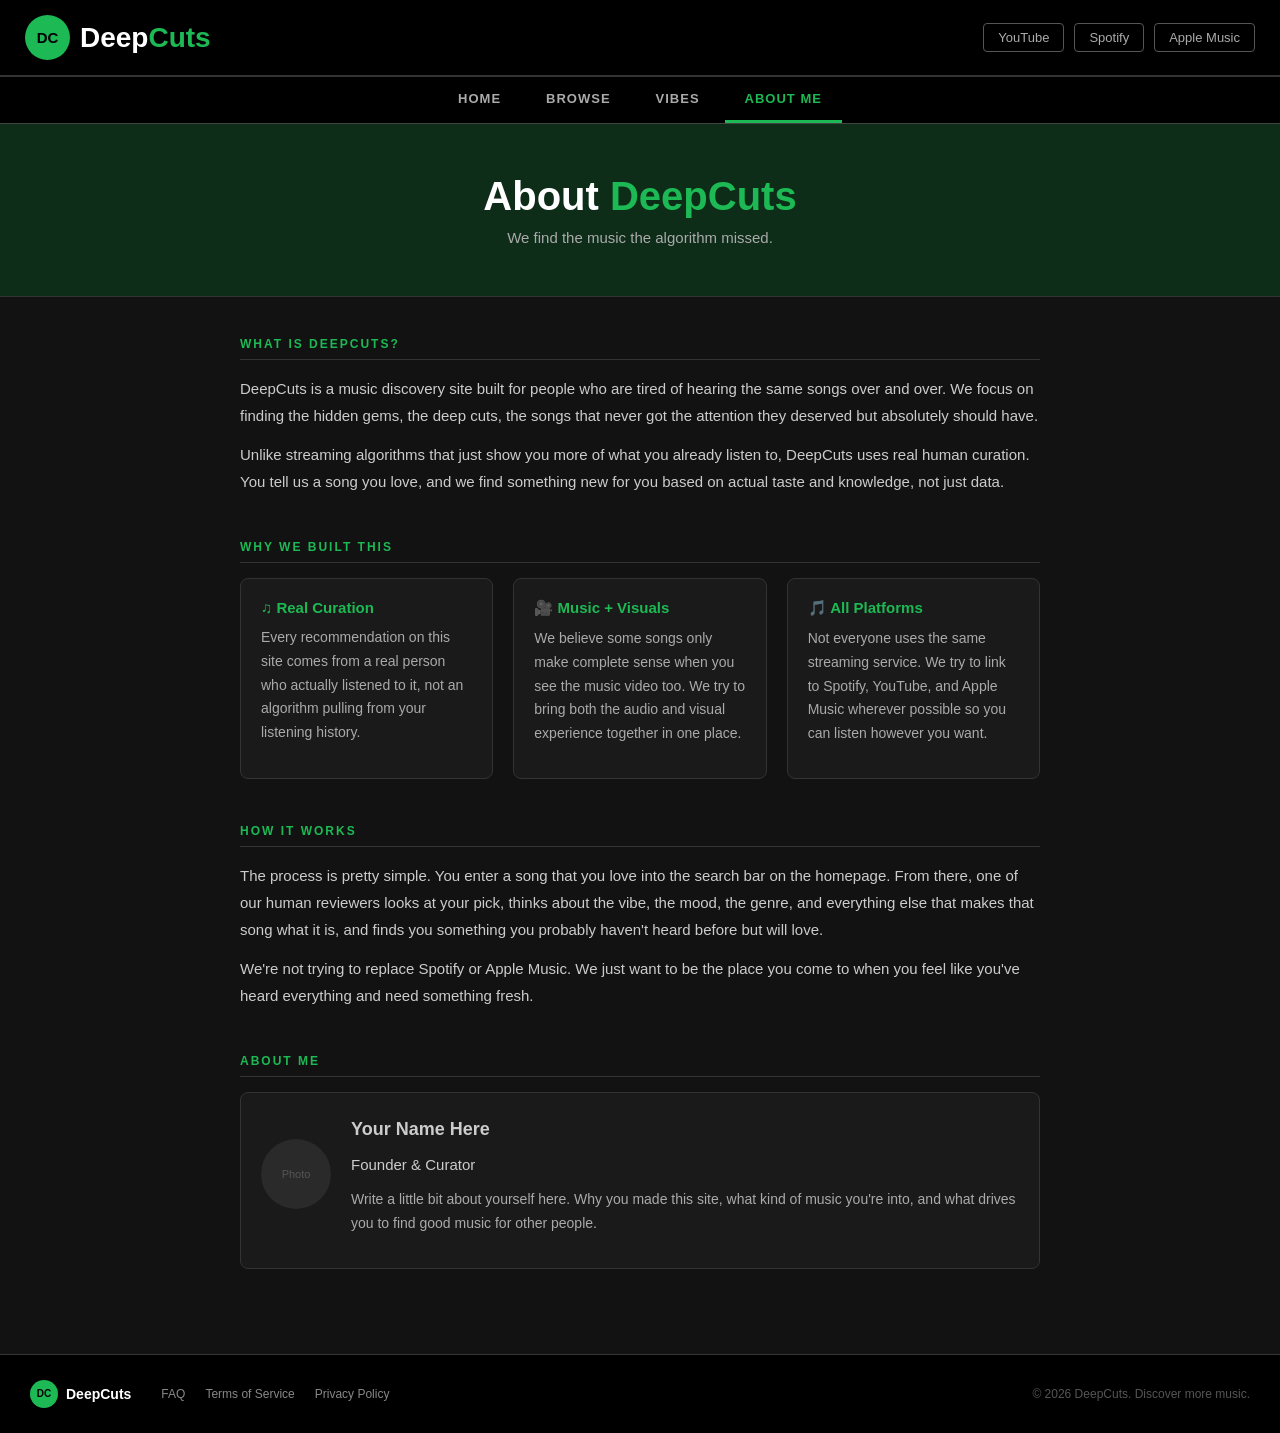
==== about.html @ 55f8a1c5 "Remove Contact link from About page" ====
<!DOCTYPE html>
<html lang="en">
<head>
  <meta charset="UTF-8">
  <meta name="viewport" content="width=device-width, initial-scale=1.0">
  <title>DeepCuts - About Me</title>
  <link rel="stylesheet" href="style.css">
  <style>
    /* about page specific styles */

    .about-hero {
      text-align: center;
      padding: 50px 30px;
      background-color: #0d2d18;
      border-bottom: 1px solid #333;
    }

    .about-hero h1 {
      font-size: 40px;
      color: white;
      margin-bottom: 10px;
    }

    .about-hero h1 em {
      color: #1db954;
      font-style: normal;
    }

    .about-hero p {
      color: #aaa;
      font-size: 15px;
    }

    .about-content {
      max-width: 850px;
      margin: 0 auto;
      padding: 40px 25px;
    }

    .about-section {
      margin-bottom: 45px;
    }

    .about-section h2 {
      color: #1db954;
      font-size: 12px;
      font-weight: bold;
      text-transform: uppercase;
      letter-spacing: 2px;
      margin-bottom: 15px;
      padding-bottom: 8px;
      border-bottom: 1px solid #333;
    }

    .about-section p {
      color: #ccc;
      font-size: 15px;
      line-height: 1.8;
      margin-bottom: 12px;
    }

    /* the 3 info cards */

    .about-cards {
      display: flex;
      gap: 20px;
      flex-wrap: wrap;
      margin-top: 10px;
    }

    .about-card {
      background-color: #1a1a1a;
      border: 1px solid #333;
      border-radius: 8px;
      padding: 20px;
      flex: 1;
      min-width: 200px;
    }

    .about-card h3 {
      color: #1db954;
      font-size: 15px;
      margin-bottom: 10px;
    }

    .about-card p {
      color: #aaa;
      font-size: 14px;
      line-height: 1.7;
    }

    /* team section */

    .team-grid {
      display: flex;
      gap: 20px;
      flex-wrap: wrap;
      margin-top: 10px;
    }

    .team-card {
      background-color: #1a1a1a;
      border: 1px solid #333;
      border-radius: 8px;
      padding: 20px;
      width: 200px;
      text-align: center;
    }

    .team-avatar {
      width: 70px;
      height: 70px;
      background-color: #2a2a2a;
      border-radius: 50%;
      margin: 0 auto 12px auto;
      display: flex;
      align-items: center;
      justify-content: center;
      color: #555;
      font-size: 11px;
    }

    .team-name {
      color: white;
      font-size: 14px;
      font-weight: bold;
      margin-bottom: 5px;
    }

    .team-role {
      color: #1db954;
      font-size: 12px;
    }

    /* contact/cta box */

    .cta-box {
      background-color: #1a1a1a;
      border: 1px solid #1db954;
      border-radius: 8px;
      padding: 30px;
      text-align: center;
      margin-top: 10px;
    }

    .cta-box h3 {
      color: white;
      font-size: 20px;
      margin-bottom: 10px;
    }

    .cta-box p {
      color: #aaa;
      font-size: 14px;
      margin-bottom: 20px;
    }

    .cta-btn {
      background-color: #1db954;
      color: black;
      padding: 10px 24px;
      border-radius: 5px;
      font-weight: bold;
      font-size: 14px;
      display: inline-block;
    }

    .cta-btn:hover {
      background-color: #1ed760;
    }
  </style>
</head>
<body>

  <!-- header -->
  <header class="topbar">
    <div class="logo">
      <div class="logo-circle">DC</div>
      <span class="logo-text">Deep<em>Cuts</em></span>
    </div>
    <div class="platform-links">
      <a href="#">YouTube</a>
      <a href="#">Spotify</a>
      <a href="#">Apple Music</a>
    </div>
  </header>

  <!-- navbar -->
  <nav>
    <ul>
      <li><a href="index.html">Home</a></li>
      <li><a href="#">Browse</a></li>
      <li><a href="#">Vibes</a></li>
      <li><a href="about.html" class="active">About Me</a></li>
    </ul>
  </nav>

  <!-- hero -->
  <section class="about-hero">
    <h1>About <em>DeepCuts</em></h1>
    <p>We find the music the algorithm missed.</p>
  </section>

  <!-- main content -->
  <div class="about-content">

    <!-- what is deepcuts -->
    <div class="about-section">
      <h2>What is DeepCuts?</h2>
      <p>DeepCuts is a music discovery site built for people who are tired of hearing the same songs over and over. We focus on finding the hidden gems, the deep cuts, the songs that never got the attention they deserved but absolutely should have.</p>
      <p>Unlike streaming algorithms that just show you more of what you already listen to, DeepCuts uses real human curation. You tell us a song you love, and we find something new for you based on actual taste and knowledge, not just data.</p>
    </div>

    <!-- why we built it -->
    <div class="about-section">
      <h2>Why We Built This</h2>
      <div class="about-cards">
        <div class="about-card">
          <h3>&#9835; Real Curation</h3>
          <p>Every recommendation on this site comes from a real person who actually listened to it, not an algorithm pulling from your listening history.</p>
        </div>
        <div class="about-card">
          <h3>&#127909; Music + Visuals</h3>
          <p>We believe some songs only make complete sense when you see the music video too. We try to bring both the audio and visual experience together in one place.</p>
        </div>
        <div class="about-card">
          <h3>&#127925; All Platforms</h3>
          <p>Not everyone uses the same streaming service. We try to link to Spotify, YouTube, and Apple Music wherever possible so you can listen however you want.</p>
        </div>
      </div>
    </div>

    <!-- how it works -->
    <div class="about-section">
      <h2>How It Works</h2>
      <p>The process is pretty simple. You enter a song that you love into the search bar on the homepage. From there, one of our human reviewers looks at your pick, thinks about the vibe, the mood, the genre, and everything else that makes that song what it is, and finds you something you probably haven't heard before but will love.</p>
      <p>We're not trying to replace Spotify or Apple Music. We just want to be the place you come to when you feel like you've heard everything and need something fresh.</p>
    </div>

    <!-- about me -->
    <div class="about-section">
      <h2>About Me</h2>
      <div class="team-card" style="display: flex; align-items: center; gap: 20px; width: 100%; text-align: left;">
        <div class="team-avatar" style="min-width: 70px;">Photo</div>
        <div>
          <p class="team-name" style="font-size: 18px; margin-bottom: 6px;">Your Name Here</p>
          <p class="team-role" style="margin-bottom: 10px;">Founder & Curator</p>
          <p style="color: #aaa; font-size: 14px; line-height: 1.7;">Write a little bit about yourself here. Why you made this site, what kind of music you're into, and what drives you to find good music for other people.</p>
        </div>
      </div>
    </div>

  </div>

  <!-- footer -->
  <footer>
    <div class="footer-left">
      <div class="footer-logo">
        <div class="footer-logo-mark">DC</div>
        <span class="footer-logo-name">DeepCuts</span>
      </div>
      <div class="footer-links">
        <a href="#">FAQ</a>
        <a href="#">Terms of Service</a>
        <a href="#">Privacy Policy</a>
      </div>
    </div>
    <p class="footer-copy">&copy; 2026 DeepCuts. Discover more music.</p>
  </footer>

</body>
</html>
---- style.css ----
/* DeepCuts stylesheet */
/* made by me */

* {
  margin: 0;
  padding: 0;
  box-sizing: border-box;
}

body {
  background-color: #121212;
  color: white;
  font-family: Arial, sans-serif;
  font-size: 16px;
}

a {
  color: white;
  text-decoration: none;
}

/* header */

.topbar {
  background-color: #000000;
  padding: 15px 25px;
  display: flex;
  justify-content: space-between;
  align-items: center;
  border-bottom: 2px solid #333;
}

.logo {
  display: flex;
  align-items: center;
  gap: 10px;
}

.logo-circle {
  width: 45px;
  height: 45px;
  background-color: #1db954;
  border-radius: 50%;
  display: flex;
  align-items: center;
  justify-content: center;
  font-weight: bold;
  color: black;
  font-size: 15px;
}

.logo-text {
  font-size: 28px;
  font-weight: bold;
  color: white;
}

.logo-text em {
  color: #1db954;
  font-style: normal;
}

.platform-links {
  display: flex;
  gap: 10px;
}

.platform-links a {
  border: 1px solid #555;
  padding: 6px 14px;
  color: #aaa;
  font-size: 13px;
  border-radius: 4px;
}

.platform-links a:hover {
  color: #1db954;
  border-color: #1db954;
}

/* navigation */

nav {
  background: black;
  padding: 0px 20px;
  border-bottom: 1px solid #444;
  text-align: center;
}

nav ul {
  list-style: none;
  display: inline-flex;
  gap: 5px;
}

nav ul li a {
  display: block;
  padding: 14px 20px;
  color: #aaaaaa;
  font-size: 13px;
  font-weight: bold;
  text-transform: uppercase;
  letter-spacing: 1px;
}

nav ul li a:hover {
  color: white;
}

nav ul li a.active {
  color: #1db954;
  border-bottom: 3px solid #1db954;
}

/* hero / search section */

.hero {
  text-align: center;
  padding: 50px 30px;
  background-color: #0d2d18;
  border-bottom: 1px solid #333;
}

.hero h1 {
  font-size: 40px;
  margin-bottom: 15px;
  color: white;
}

.hero h1 em {
  color: #1db954;
  font-style: normal;
}

.hero-sub {
  color: #aaa;
  margin-bottom: 25px;
  font-size: 15px;
}

.search-wrap {
  max-width: 600px;
  margin: 0 auto;
  position: relative;
}

.search-wrap input {
  width: 100%;
  padding: 14px 20px 14px 45px;
  border-radius: 25px;
  border: none;
  font-size: 15px;
  font-family: Arial, sans-serif;
  outline: none;
}

.search-wrap input:focus {
  outline: 2px solid #1db954;
}

.search-icon {
  position: absolute;
  left: 16px;
  top: 50%;
  transform: translateY(-50%);
  color: #888;
  font-size: 16px;
}

/* main layout */

.main-grid {
  display: grid;
  grid-template-columns: 1fr 1px 380px;
}

.divider-v {
  background-color: #333;
  width: 1px;
}

/* left side */

.col-left {
  padding: 30px 25px;
}

.section-label {
  color: #1db954;
  font-size: 12px;
  font-weight: bold;
  text-transform: uppercase;
  letter-spacing: 2px;
  margin-bottom: 15px;
  margin-top: 10px;
}

.deepcut-card {
  display: flex;
  gap: 20px;
  margin-bottom: 40px;
  background-color: #1a1a1a;
  padding: 20px;
  border: 1px solid #333;
  border-radius: 8px;
}

.album-placeholder {
  width: 130px;
  height: 130px;
  min-width: 130px;
  background-color: #2a2a2a;
  display: flex;
  align-items: center;
  justify-content: center;
  color: #555;
  font-size: 12px;
  border-radius: 4px;
}

.deepcut-info {
  flex: 1;
}

.deepcut-info h2 {
  font-size: 20px;
  margin-bottom: 8px;
  color: white;
}

.deepcut-info .vibe-desc {
  color: #aaa;
  font-size: 14px;
  margin-bottom: 15px;
}

.btn-play {
  background-color: #1db954;
  color: black;
  padding: 10px 20px;
  border-radius: 5px;
  font-weight: bold;
  font-size: 14px;
  display: inline-block;
  margin-bottom: 12px;
}

.btn-play:hover {
  background-color: #1ed760;
}

.listen-links {
  font-size: 13px;
  color: #aaa;
}

.listen-links a {
  color: #1db954;
}

.listen-links a:hover {
  text-decoration: underline;
}

/* collections */

.collections-grid {
  display: flex;
  gap: 15px;
  margin-top: 15px;
  flex-wrap: wrap;
}

.collection-item {
  width: 150px;
  cursor: pointer;
}

.collection-cover {
  width: 150px;
  height: 150px;
  background-color: #2a2a2a;
  border-radius: 6px;
  margin-bottom: 8px;
  display: flex;
  align-items: flex-end;
  padding: 8px;
}

.cover-label {
  font-size: 11px;
  color: #666;
}

.collection-name {
  color: white;
  font-size: 13px;
  font-weight: bold;
}

.collection-sub {
  color: #aaa;
  font-size: 12px;
}

/* right side */

.col-right {
  background-color: #1a1a1a;
  padding: 30px 20px;
  border-left: 1px solid #333;
}

.right-section {
  margin-bottom: 30px;
}

.right-section h3 {
  color: #1db954;
  font-size: 12px;
  font-weight: bold;
  text-transform: uppercase;
  letter-spacing: 2px;
  margin-bottom: 12px;
  padding-bottom: 8px;
  border-bottom: 1px solid #333;
}

/* how it works */

.how-steps {
  list-style: none;
  padding: 0;
}

.how-steps li {
  display: flex;
  align-items: flex-start;
  gap: 10px;
  margin-bottom: 10px;
  color: #aaa;
  font-size: 14px;
}

.step-dot {
  background: #1db954;
  color: black;
  width: 22px;
  height: 22px;
  border-radius: 50%;
  display: flex;
  align-items: center;
  justify-content: center;
  font-size: 11px;
  font-weight: bold;
  min-width: 22px;
}

/* genres */

.genre-list {
  display: flex;
  flex-wrap: wrap;
  gap: 8px;
}

.genre-tag {
  border: 1px solid #444;
  color: #aaa;
  padding: 5px 12px;
  border-radius: 4px;
  font-size: 13px;
  cursor: pointer;
}

.genre-tag:hover {
  border-color: #1db954;
  color: #1db954;
}

/* recently added */

.recent-list {
  padding: 0;
}

.recent-item {
  display: flex;
  align-items: center;
  gap: 10px;
  padding: 9px 5px;
  border-bottom: 1px solid #2a2a2a;
  cursor: pointer;
}

.recent-item:hover {
  background-color: #222;
}

.recent-num {
  color: #555;
  font-size: 12px;
  width: 18px;
  text-align: center;
}

.recent-thumb {
  width: 36px;
  height: 36px;
  background-color: #2e2e2e;
  border-radius: 3px;
}

.recent-info {
  flex: 1;
}

.recent-song {
  font-size: 14px;
  color: white;
}

.recent-artist {
  font-size: 12px;
  color: #888;
}

.recent-play {
  width: 28px;
  height: 28px;
  background: #1db954;
  color: black;
  border-radius: 50%;
  display: flex;
  align-items: center;
  justify-content: center;
  font-size: 10px;
  opacity: 0;
}

.recent-item:hover .recent-play {
  opacity: 1;
}

/* footer */

footer {
  background: #000;
  padding: 25px 30px;
  border-top: 1px solid #333;
  display: flex;
  justify-content: space-between;
  align-items: center;
}

.footer-left {
  display: flex;
  gap: 30px;
  align-items: center;
}

.footer-logo {
  display: flex;
  align-items: center;
  gap: 8px;
}

.footer-logo-mark {
  width: 28px;
  height: 28px;
  background: #1db954;
  border-radius: 50%;
  display: flex;
  align-items: center;
  justify-content: center;
  font-size: 10px;
  font-weight: bold;
  color: black;
}

.footer-logo-name {
  font-size: 14px;
  font-weight: bold;
  color: white;
}

.footer-links {
  display: flex;
  gap: 20px;
}

.footer-links a {
  color: #888;
  font-size: 12px;
}

.footer-links a:hover {
  color: #1db954;
}

.footer-copy {
  color: #555;
  font-size: 12px;
}

/* mobile - kind of works */

@media (max-width: 768px) {
  .main-grid {
    display: block;
  }

  .divider-v {
    display: none;
  }

  .col-left {
    padding: 20px 15px;
  }

  .col-right {
    padding: 20px 15px;
    border-left: none;
    border-top: 1px solid #333;
  }

  .topbar {
    flex-direction: column;
    gap: 10px;
    text-align: center;
  }

  footer {
    flex-direction: column;
    gap: 15px;
    text-align: left;
  }

  .footer-left {
    flex-direction: column;
    align-items: flex-start;
    gap: 10px;
  }
}
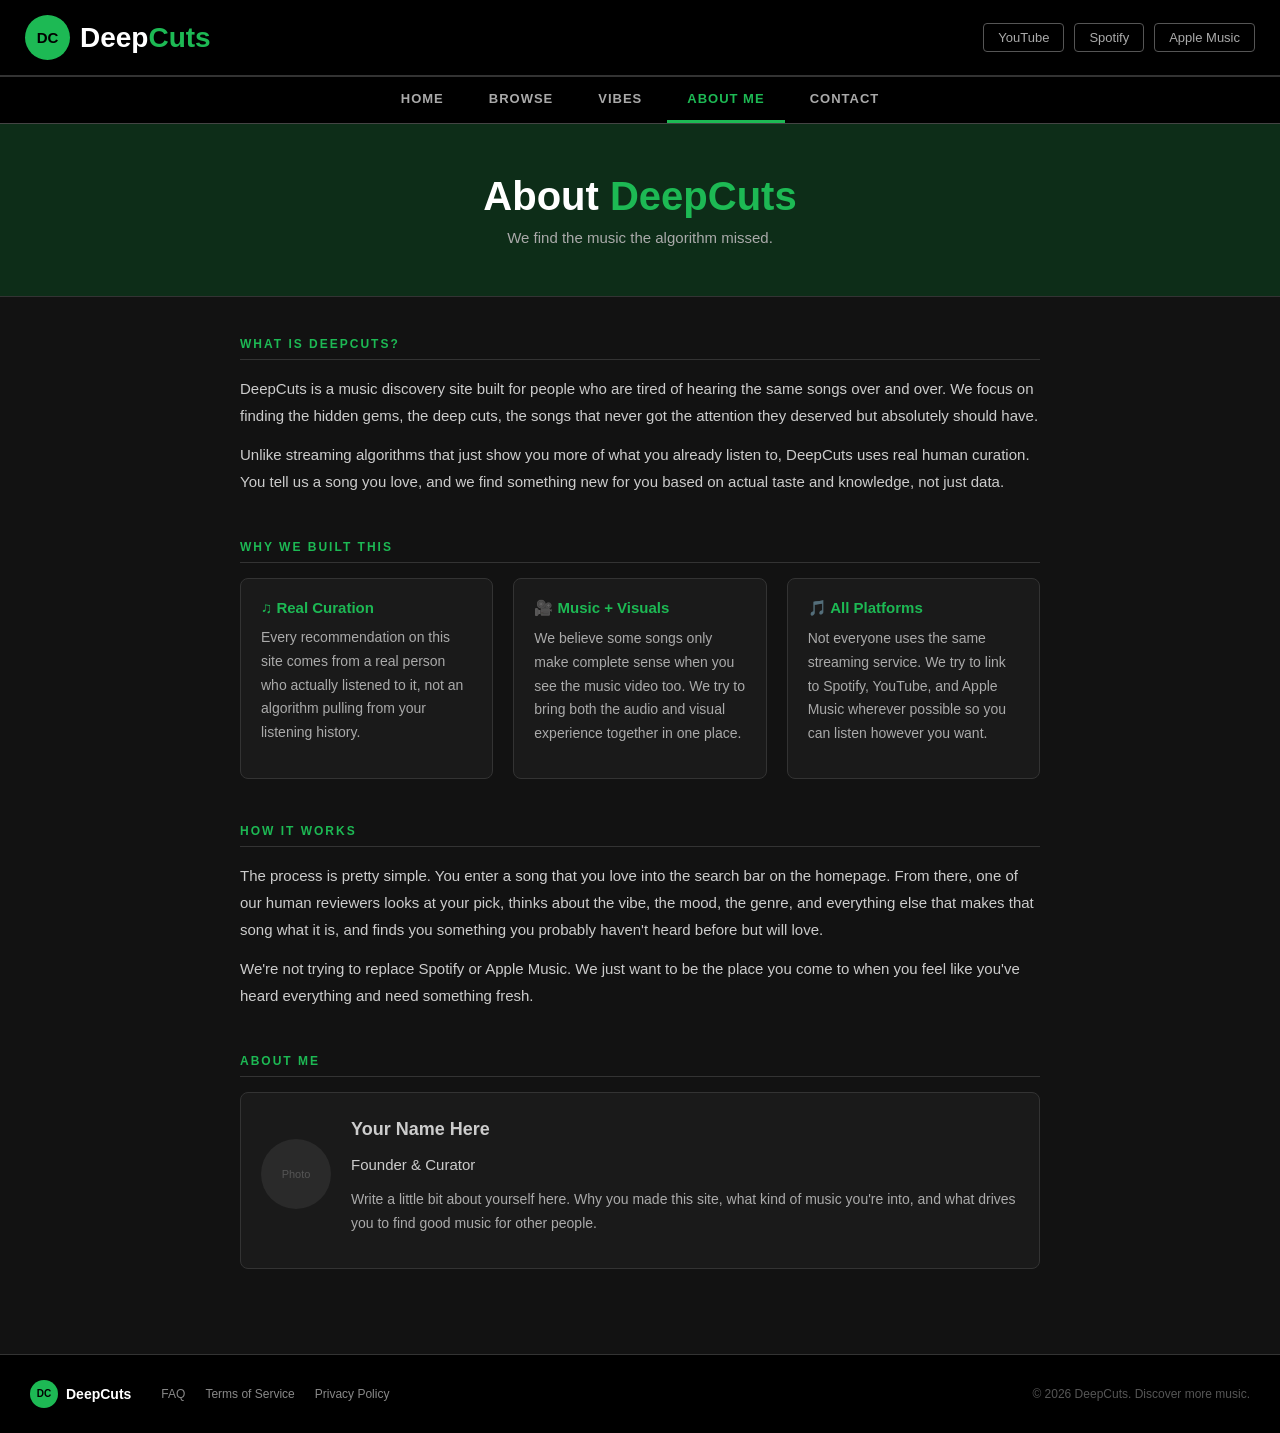
==== commit 3577a600: "Add files via upload" ====
--- a/about.html
+++ b/about.html
@@ -3,6 +3,8 @@
 <head>
   <meta charset="UTF-8">
   <meta name="viewport" content="width=device-width, initial-scale=1.0">
+  <meta name="description" content="About DeepCuts - Learn about the site and the person behind it.">
+  <meta name="author" content="DeepCuts">
   <title>DeepCuts - About Me</title>
   <link rel="stylesheet" href="style.css">
   <style>
@@ -192,6 +194,7 @@
       <li><a href="#">Browse</a></li>
       <li><a href="#">Vibes</a></li>
       <li><a href="about.html" class="active">About Me</a></li>
+      <li><a href="contact.html">Contact</a></li>
     </ul>
   </nav>
 
@@ -202,7 +205,7 @@
   </section>
 
   <!-- main content -->
-  <div class="about-content">
+  <main class="about-content">
 
     <!-- what is deepcuts -->
     <div class="about-section">
@@ -250,7 +253,7 @@
       </div>
     </div>
 
-  </div>
+  </main>
 
   <!-- footer -->
   <footer>
--- a/style.css
+++ b/style.css
@@ -1,45 +1,43 @@
-/* DeepCuts stylesheet */
-/* made by me */
-
-* {
-  margin: 0;
-  padding: 0;
-  box-sizing: border-box;
+
+
+* { margin: 0; padding: 0; box-sizing: border-box; }
+
+:root {
+  --green: #1db954;
+  --green-hover: #1ed760;
+  --bg: #121212;
+  --surface: #1a1a1a;
+  --surface2: #2a2a2a;
+  --border: #333;
+  --muted: #aaa;
+  --dimmed: #555;
 }
 
 body {
-  background-color: #121212;
+  background: var(--bg);
   color: white;
   font-family: Arial, sans-serif;
   font-size: 16px;
 }
 
-a {
-  color: white;
-  text-decoration: none;
-}
-
-/* header */
+a { color: white; text-decoration: none; }
+
 
 .topbar {
-  background-color: #000000;
+  background: #000;
   padding: 15px 25px;
   display: flex;
   justify-content: space-between;
   align-items: center;
-  border-bottom: 2px solid #333;
-}
-
-.logo {
-  display: flex;
-  align-items: center;
-  gap: 10px;
-}
+  border-bottom: 2px solid var(--border);
+}
+
+.logo { display: flex; align-items: center; gap: 10px; }
 
 .logo-circle {
   width: 45px;
   height: 45px;
-  background-color: #1db954;
+  background: var(--green);
   border-radius: 50%;
   display: flex;
   align-items: center;
@@ -49,100 +47,61 @@
   font-size: 15px;
 }
 
-.logo-text {
-  font-size: 28px;
-  font-weight: bold;
-  color: white;
-}
-
-.logo-text em {
-  color: #1db954;
-  font-style: normal;
-}
-
-.platform-links {
-  display: flex;
-  gap: 10px;
-}
+.logo-text { font-size: 28px; font-weight: bold; }
+.logo-text em, nav ul li a.active { color: var(--green); font-style: normal; }
+
+.platform-links { display: flex; gap: 10px; }
 
 .platform-links a {
-  border: 1px solid #555;
+  border: 1px solid var(--dimmed);
   padding: 6px 14px;
-  color: #aaa;
+  color: var(--muted);
   font-size: 13px;
   border-radius: 4px;
 }
 
-.platform-links a:hover {
-  color: #1db954;
-  border-color: #1db954;
-}
-
-/* navigation */
+.platform-links a:hover,
+.genre-tag:hover,
+.footer-links a:hover { color: var(--green); border-color: var(--green); }
+
+
 
 nav {
   background: black;
-  padding: 0px 20px;
+  padding: 0 20px;
   border-bottom: 1px solid #444;
   text-align: center;
 }
 
-nav ul {
-  list-style: none;
-  display: inline-flex;
-  gap: 5px;
-}
+nav ul { list-style: none; display: inline-flex; gap: 5px; }
 
 nav ul li a {
   display: block;
   padding: 14px 20px;
-  color: #aaaaaa;
+  color: var(--muted);
   font-size: 13px;
   font-weight: bold;
   text-transform: uppercase;
   letter-spacing: 1px;
 }
 
-nav ul li a:hover {
-  color: white;
-}
-
-nav ul li a.active {
-  color: #1db954;
-  border-bottom: 3px solid #1db954;
-}
-
-/* hero / search section */
+nav ul li a:hover { color: white; }
+nav ul li a.active { border-bottom: 3px solid var(--green); }
+
+
 
 .hero {
   text-align: center;
   padding: 50px 30px;
-  background-color: #0d2d18;
-  border-bottom: 1px solid #333;
-}
-
-.hero h1 {
-  font-size: 40px;
-  margin-bottom: 15px;
-  color: white;
-}
-
-.hero h1 em {
-  color: #1db954;
-  font-style: normal;
-}
-
-.hero-sub {
-  color: #aaa;
-  margin-bottom: 25px;
-  font-size: 15px;
-}
-
-.search-wrap {
-  max-width: 600px;
-  margin: 0 auto;
-  position: relative;
-}
+  background: #0d2d18;
+  border-bottom: 1px solid var(--border);
+}
+
+.hero h1 { font-size: 40px; margin-bottom: 15px; }
+.hero h1 em { color: var(--green); font-style: normal; }
+.hero-sub { color: var(--muted); margin-bottom: 25px; font-size: 15px; }
+
+.search-wrap { max-width: 600px; margin: 0 auto; position: relative; }
 
 .search-wrap input {
   width: 100%;
@@ -154,9 +113,7 @@
   outline: none;
 }
 
-.search-wrap input:focus {
-  outline: 2px solid #1db954;
-}
+.search-wrap input:focus { outline: 2px solid var(--green); }
 
 .search-icon {
   position: absolute;
@@ -167,41 +124,29 @@
   font-size: 16px;
 }
 
-/* main layout */
-
-.main-grid {
-  display: grid;
-  grid-template-columns: 1fr 1px 380px;
-}
-
-.divider-v {
-  background-color: #333;
-  width: 1px;
-}
-
-/* left side */
-
-.col-left {
-  padding: 30px 25px;
-}
+
+
+.main-grid { display: grid; grid-template-columns: 1fr 1px 380px; }
+.divider-v { background: var(--border); width: 1px; }
+.col-left { padding: 30px 25px; }
 
 .section-label {
-  color: #1db954;
+  color: var(--green);
   font-size: 12px;
   font-weight: bold;
   text-transform: uppercase;
   letter-spacing: 2px;
-  margin-bottom: 15px;
-  margin-top: 10px;
-}
+  margin: 10px 0 15px;
+}
+
 
 .deepcut-card {
   display: flex;
   gap: 20px;
   margin-bottom: 40px;
-  background-color: #1a1a1a;
+  background: var(--surface);
   padding: 20px;
-  border: 1px solid #333;
+  border: 1px solid var(--border);
   border-radius: 8px;
 }
 
@@ -209,33 +154,20 @@
   width: 130px;
   height: 130px;
   min-width: 130px;
-  background-color: #2a2a2a;
-  display: flex;
-  align-items: center;
-  justify-content: center;
-  color: #555;
+  background: var(--surface2);
+  display: flex;
+  align-items: center;
+  justify-content: center;
+  color: var(--dimmed);
   font-size: 12px;
   border-radius: 4px;
 }
 
-.deepcut-info {
-  flex: 1;
-}
-
-.deepcut-info h2 {
-  font-size: 20px;
-  margin-bottom: 8px;
-  color: white;
-}
-
-.deepcut-info .vibe-desc {
-  color: #aaa;
-  font-size: 14px;
-  margin-bottom: 15px;
-}
-
-.btn-play {
-  background-color: #1db954;
+.deepcut-info h2 { font-size: 20px; margin-bottom: 8px; }
+.deepcut-info .vibe-desc { color: var(--muted); font-size: 14px; margin-bottom: 15px; }
+
+.btn-play, .cta-btn {
+  background: var(--green);
   color: black;
   padding: 10px 20px;
   border-radius: 5px;
@@ -245,41 +177,21 @@
   margin-bottom: 12px;
 }
 
-.btn-play:hover {
-  background-color: #1ed760;
-}
-
-.listen-links {
-  font-size: 13px;
-  color: #aaa;
-}
-
-.listen-links a {
-  color: #1db954;
-}
-
-.listen-links a:hover {
-  text-decoration: underline;
-}
-
-/* collections */
-
-.collections-grid {
-  display: flex;
-  gap: 15px;
-  margin-top: 15px;
-  flex-wrap: wrap;
-}
-
-.collection-item {
-  width: 150px;
-  cursor: pointer;
-}
+.btn-play:hover, .cta-btn:hover { background: var(--green-hover); }
+
+.listen-links { font-size: 13px; color: var(--muted); }
+.listen-links a { color: var(--green); }
+.listen-links a:hover { text-decoration: underline; }
+
+
+
+.collections-grid { display: flex; gap: 15px; margin-top: 15px; flex-wrap: wrap; }
+.collection-item { width: 150px; cursor: pointer; }
 
 .collection-cover {
   width: 150px;
   height: 150px;
-  background-color: #2a2a2a;
+  background: var(--surface2);
   border-radius: 6px;
   margin-bottom: 8px;
   display: flex;
@@ -287,148 +199,91 @@
   padding: 8px;
 }
 
-.cover-label {
-  font-size: 11px;
-  color: #666;
-}
-
-.collection-name {
-  color: white;
-  font-size: 13px;
-  font-weight: bold;
-}
-
-.collection-sub {
-  color: #aaa;
-  font-size: 12px;
-}
-
-/* right side */
+.cover-label { font-size: 11px; color: #666; }
+.collection-name { color: white; font-size: 13px; font-weight: bold; }
+.collection-sub, .recent-artist { color: var(--muted); font-size: 12px; }
+
+
 
 .col-right {
-  background-color: #1a1a1a;
+  background: var(--surface);
   padding: 30px 20px;
-  border-left: 1px solid #333;
-}
-
-.right-section {
-  margin-bottom: 30px;
-}
+  border-left: 1px solid var(--border);
+}
+
+.right-section { margin-bottom: 30px; }
 
 .right-section h3 {
-  color: #1db954;
+  color: var(--green);
   font-size: 12px;
   font-weight: bold;
   text-transform: uppercase;
   letter-spacing: 2px;
   margin-bottom: 12px;
   padding-bottom: 8px;
-  border-bottom: 1px solid #333;
-}
-
-/* how it works */
-
-.how-steps {
-  list-style: none;
-  padding: 0;
-}
+  border-bottom: 1px solid var(--border);
+}
+
+
+
+.how-steps { list-style: none; }
 
 .how-steps li {
   display: flex;
   align-items: flex-start;
   gap: 10px;
   margin-bottom: 10px;
-  color: #aaa;
+  color: var(--muted);
   font-size: 14px;
 }
 
 .step-dot {
-  background: #1db954;
+  background: var(--green);
   color: black;
   width: 22px;
   height: 22px;
+  min-width: 22px;
   border-radius: 50%;
   display: flex;
   align-items: center;
   justify-content: center;
   font-size: 11px;
   font-weight: bold;
-  min-width: 22px;
-}
-
-/* genres */
-
-.genre-list {
-  display: flex;
-  flex-wrap: wrap;
-  gap: 8px;
-}
+}
+
+
+
+.genre-list { display: flex; flex-wrap: wrap; gap: 8px; }
 
 .genre-tag {
   border: 1px solid #444;
-  color: #aaa;
+  color: var(--muted);
   padding: 5px 12px;
   border-radius: 4px;
   font-size: 13px;
   cursor: pointer;
 }
 
-.genre-tag:hover {
-  border-color: #1db954;
-  color: #1db954;
-}
-
-/* recently added */
-
-.recent-list {
-  padding: 0;
-}
 
 .recent-item {
   display: flex;
   align-items: center;
   gap: 10px;
   padding: 9px 5px;
-  border-bottom: 1px solid #2a2a2a;
+  border-bottom: 1px solid var(--surface2);
   cursor: pointer;
 }
 
-.recent-item:hover {
-  background-color: #222;
-}
-
-.recent-num {
-  color: #555;
-  font-size: 12px;
-  width: 18px;
-  text-align: center;
-}
-
-.recent-thumb {
-  width: 36px;
-  height: 36px;
-  background-color: #2e2e2e;
-  border-radius: 3px;
-}
-
-.recent-info {
-  flex: 1;
-}
-
-.recent-song {
-  font-size: 14px;
-  color: white;
-}
-
-.recent-artist {
-  font-size: 12px;
-  color: #888;
-}
+.recent-item:hover { background: #222; }
+.recent-num { color: var(--dimmed); font-size: 12px; width: 18px; text-align: center; }
+.recent-thumb { width: 36px; height: 36px; background: #2e2e2e; border-radius: 3px; }
+.recent-info { flex: 1; }
+.recent-song { font-size: 14px; }
 
 .recent-play {
   width: 28px;
   height: 28px;
-  background: #1db954;
+  background: var(--green);
   color: black;
   border-radius: 50%;
   display: flex;
@@ -438,37 +293,26 @@
   opacity: 0;
 }
 
-.recent-item:hover .recent-play {
-  opacity: 1;
-}
-
-/* footer */
+.recent-item:hover .recent-play { opacity: 1; }
+
+
 
 footer {
   background: #000;
   padding: 25px 30px;
-  border-top: 1px solid #333;
+  border-top: 1px solid var(--border);
   display: flex;
   justify-content: space-between;
   align-items: center;
 }
 
-.footer-left {
-  display: flex;
-  gap: 30px;
-  align-items: center;
-}
-
-.footer-logo {
-  display: flex;
-  align-items: center;
-  gap: 8px;
-}
+.footer-left { display: flex; gap: 30px; align-items: center; }
+.footer-logo { display: flex; align-items: center; gap: 8px; }
 
 .footer-logo-mark {
   width: 28px;
   height: 28px;
-  background: #1db954;
+  background: var(--green);
   border-radius: 50%;
   display: flex;
   align-items: center;
@@ -478,67 +322,19 @@
   color: black;
 }
 
-.footer-logo-name {
-  font-size: 14px;
-  font-weight: bold;
-  color: white;
-}
-
-.footer-links {
-  display: flex;
-  gap: 20px;
-}
-
-.footer-links a {
-  color: #888;
-  font-size: 12px;
-}
-
-.footer-links a:hover {
-  color: #1db954;
-}
-
-.footer-copy {
-  color: #555;
-  font-size: 12px;
-}
-
-/* mobile - kind of works */
+.footer-logo-name { font-size: 14px; font-weight: bold; }
+.footer-links { display: flex; gap: 20px; }
+.footer-links a { color: #888; font-size: 12px; }
+.footer-copy { color: var(--dimmed); font-size: 12px; }
+
+
 
 @media (max-width: 768px) {
-  .main-grid {
-    display: block;
-  }
-
-  .divider-v {
-    display: none;
-  }
-
-  .col-left {
-    padding: 20px 15px;
-  }
-
-  .col-right {
-    padding: 20px 15px;
-    border-left: none;
-    border-top: 1px solid #333;
-  }
-
-  .topbar {
-    flex-direction: column;
-    gap: 10px;
-    text-align: center;
-  }
-
-  footer {
-    flex-direction: column;
-    gap: 15px;
-    text-align: left;
-  }
-
-  .footer-left {
-    flex-direction: column;
-    align-items: flex-start;
-    gap: 10px;
-  }
-}
+  .main-grid { display: block; }
+  .divider-v { display: none; }
+  .col-left { padding: 20px 15px; }
+  .col-right { padding: 20px 15px; border-left: none; border-top: 1px solid var(--border); }
+  .topbar { flex-direction: column; gap: 10px; text-align: center; }
+  footer { flex-direction: column; gap: 15px; }
+  .footer-left { flex-direction: column; align-items: flex-start; gap: 10px; }
+}
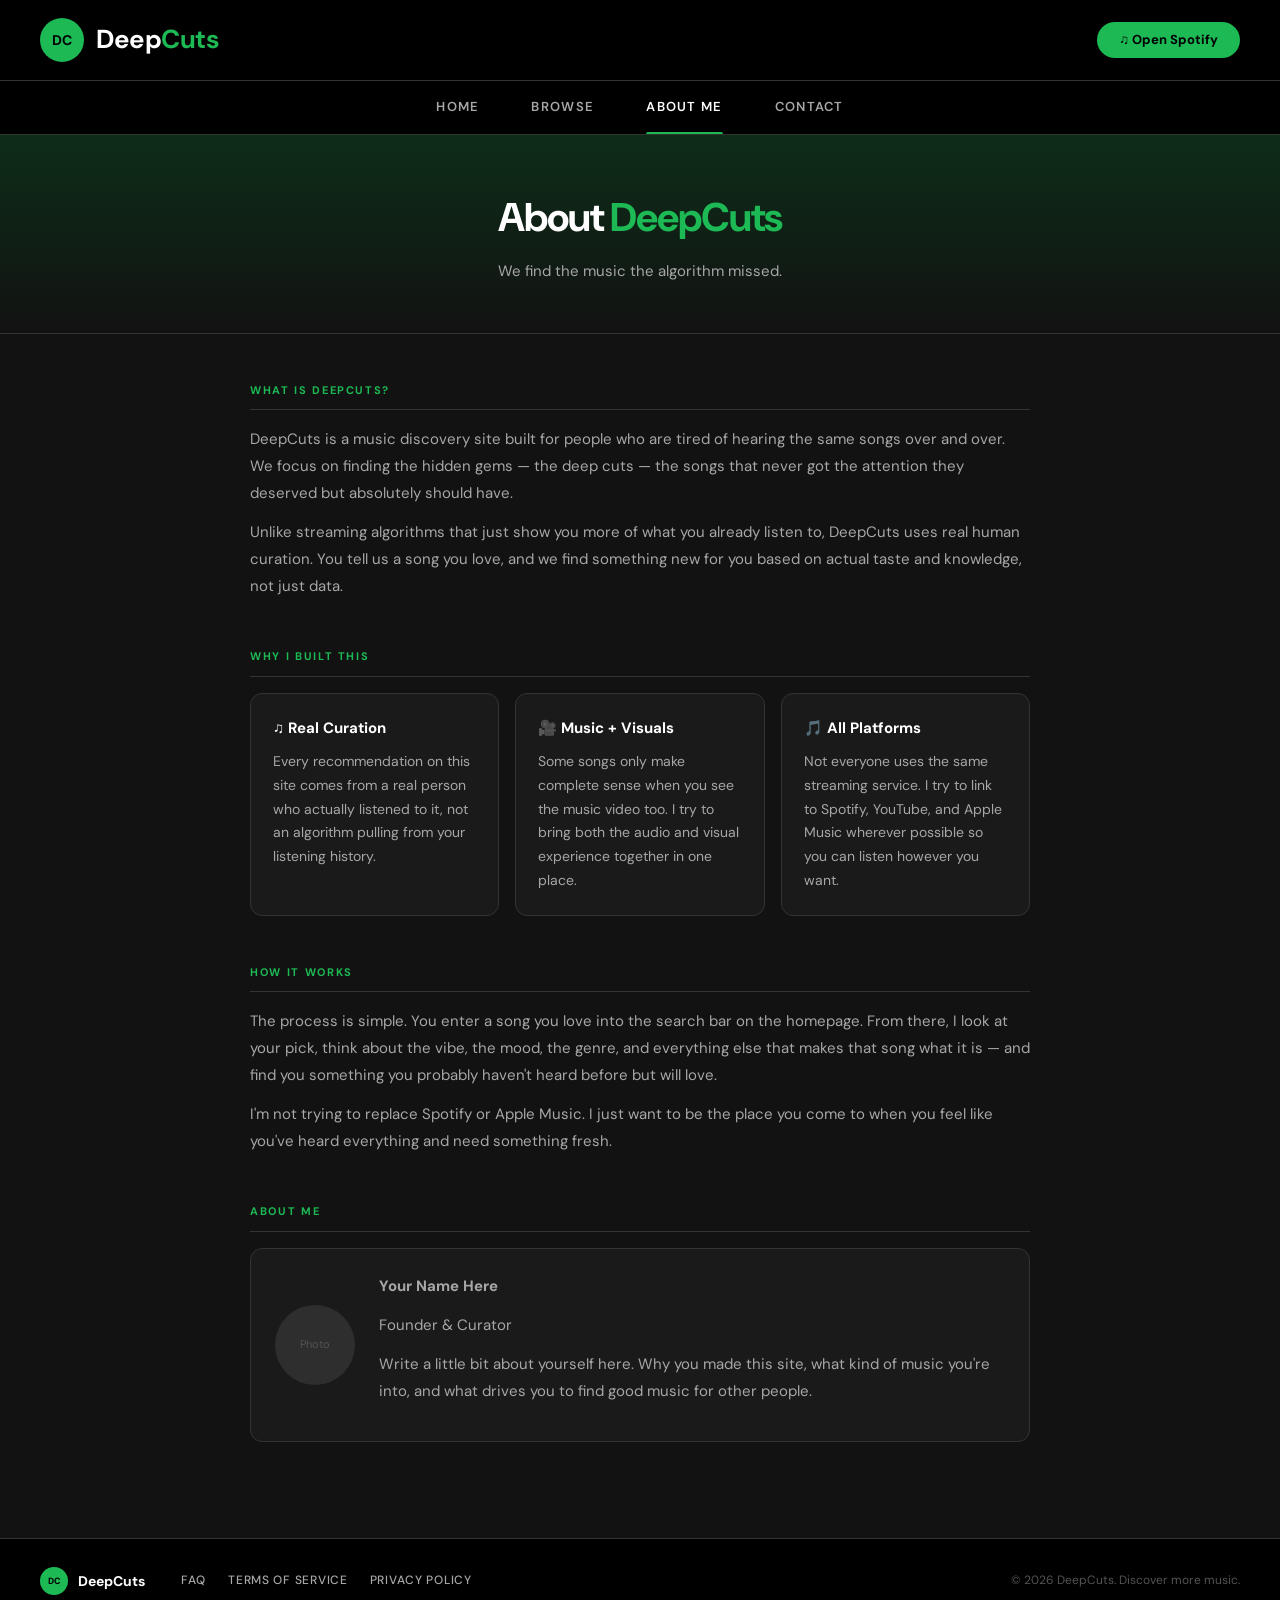
==== commit 9d115d18: "Add files via upload" ====
--- a/about.html
+++ b/about.html
@@ -6,171 +6,8 @@
   <meta name="description" content="About DeepCuts - Learn about the site and the person behind it.">
   <meta name="author" content="DeepCuts">
   <title>DeepCuts - About Me</title>
+  <link href="https://fonts.googleapis.com/css2?family=DM+Sans:wght@300;400;500;600;700&display=swap" rel="stylesheet">
   <link rel="stylesheet" href="style.css">
-  <style>
-    /* about page specific styles */
-
-    .about-hero {
-      text-align: center;
-      padding: 50px 30px;
-      background-color: #0d2d18;
-      border-bottom: 1px solid #333;
-    }
-
-    .about-hero h1 {
-      font-size: 40px;
-      color: white;
-      margin-bottom: 10px;
-    }
-
-    .about-hero h1 em {
-      color: #1db954;
-      font-style: normal;
-    }
-
-    .about-hero p {
-      color: #aaa;
-      font-size: 15px;
-    }
-
-    .about-content {
-      max-width: 850px;
-      margin: 0 auto;
-      padding: 40px 25px;
-    }
-
-    .about-section {
-      margin-bottom: 45px;
-    }
-
-    .about-section h2 {
-      color: #1db954;
-      font-size: 12px;
-      font-weight: bold;
-      text-transform: uppercase;
-      letter-spacing: 2px;
-      margin-bottom: 15px;
-      padding-bottom: 8px;
-      border-bottom: 1px solid #333;
-    }
-
-    .about-section p {
-      color: #ccc;
-      font-size: 15px;
-      line-height: 1.8;
-      margin-bottom: 12px;
-    }
-
-    /* the 3 info cards */
-
-    .about-cards {
-      display: flex;
-      gap: 20px;
-      flex-wrap: wrap;
-      margin-top: 10px;
-    }
-
-    .about-card {
-      background-color: #1a1a1a;
-      border: 1px solid #333;
-      border-radius: 8px;
-      padding: 20px;
-      flex: 1;
-      min-width: 200px;
-    }
-
-    .about-card h3 {
-      color: #1db954;
-      font-size: 15px;
-      margin-bottom: 10px;
-    }
-
-    .about-card p {
-      color: #aaa;
-      font-size: 14px;
-      line-height: 1.7;
-    }
-
-    /* team section */
-
-    .team-grid {
-      display: flex;
-      gap: 20px;
-      flex-wrap: wrap;
-      margin-top: 10px;
-    }
-
-    .team-card {
-      background-color: #1a1a1a;
-      border: 1px solid #333;
-      border-radius: 8px;
-      padding: 20px;
-      width: 200px;
-      text-align: center;
-    }
-
-    .team-avatar {
-      width: 70px;
-      height: 70px;
-      background-color: #2a2a2a;
-      border-radius: 50%;
-      margin: 0 auto 12px auto;
-      display: flex;
-      align-items: center;
-      justify-content: center;
-      color: #555;
-      font-size: 11px;
-    }
-
-    .team-name {
-      color: white;
-      font-size: 14px;
-      font-weight: bold;
-      margin-bottom: 5px;
-    }
-
-    .team-role {
-      color: #1db954;
-      font-size: 12px;
-    }
-
-    /* contact/cta box */
-
-    .cta-box {
-      background-color: #1a1a1a;
-      border: 1px solid #1db954;
-      border-radius: 8px;
-      padding: 30px;
-      text-align: center;
-      margin-top: 10px;
-    }
-
-    .cta-box h3 {
-      color: white;
-      font-size: 20px;
-      margin-bottom: 10px;
-    }
-
-    .cta-box p {
-      color: #aaa;
-      font-size: 14px;
-      margin-bottom: 20px;
-    }
-
-    .cta-btn {
-      background-color: #1db954;
-      color: black;
-      padding: 10px 24px;
-      border-radius: 5px;
-      font-weight: bold;
-      font-size: 14px;
-      display: inline-block;
-    }
-
-    .cta-btn:hover {
-      background-color: #1ed760;
-    }
-  </style>
 </head>
 <body>
 
@@ -180,26 +17,21 @@
       <div class="logo-circle">DC</div>
       <span class="logo-text">Deep<em>Cuts</em></span>
     </div>
-    <div class="platform-links">
-      <a href="#">YouTube</a>
-      <a href="#">Spotify</a>
-      <a href="#">Apple Music</a>
-    </div>
+    <a href="https://www.spotify.com" target="_blank" class="btn-spotify-top">&#9835; Open Spotify</a>
   </header>
 
-  <!-- navbar -->
+  <!-- nav -->
   <nav>
     <ul>
       <li><a href="index.html">Home</a></li>
-      <li><a href="#">Browse</a></li>
-      <li><a href="#">Vibes</a></li>
+      <li><a href="browse.html">Browse</a></li>
       <li><a href="about.html" class="active">About Me</a></li>
       <li><a href="contact.html">Contact</a></li>
     </ul>
   </nav>
 
   <!-- hero -->
-  <section class="about-hero">
+  <section class="page-hero">
     <h1>About <em>DeepCuts</em></h1>
     <p>We find the music the algorithm missed.</p>
   </section>
@@ -207,16 +39,14 @@
   <!-- main content -->
   <main class="about-content">
 
-    <!-- what is deepcuts -->
     <div class="about-section">
       <h2>What is DeepCuts?</h2>
-      <p>DeepCuts is a music discovery site built for people who are tired of hearing the same songs over and over. We focus on finding the hidden gems, the deep cuts, the songs that never got the attention they deserved but absolutely should have.</p>
+      <p>DeepCuts is a music discovery site built for people who are tired of hearing the same songs over and over. We focus on finding the hidden gems — the deep cuts — the songs that never got the attention they deserved but absolutely should have.</p>
       <p>Unlike streaming algorithms that just show you more of what you already listen to, DeepCuts uses real human curation. You tell us a song you love, and we find something new for you based on actual taste and knowledge, not just data.</p>
     </div>
 
-    <!-- why we built it -->
     <div class="about-section">
-      <h2>Why We Built This</h2>
+      <h2>Why I Built This</h2>
       <div class="about-cards">
         <div class="about-card">
           <h3>&#9835; Real Curation</h3>
@@ -224,31 +54,29 @@
         </div>
         <div class="about-card">
           <h3>&#127909; Music + Visuals</h3>
-          <p>We believe some songs only make complete sense when you see the music video too. We try to bring both the audio and visual experience together in one place.</p>
+          <p>Some songs only make complete sense when you see the music video too. I try to bring both the audio and visual experience together in one place.</p>
         </div>
         <div class="about-card">
           <h3>&#127925; All Platforms</h3>
-          <p>Not everyone uses the same streaming service. We try to link to Spotify, YouTube, and Apple Music wherever possible so you can listen however you want.</p>
+          <p>Not everyone uses the same streaming service. I try to link to Spotify, YouTube, and Apple Music wherever possible so you can listen however you want.</p>
         </div>
       </div>
     </div>
 
-    <!-- how it works -->
     <div class="about-section">
       <h2>How It Works</h2>
-      <p>The process is pretty simple. You enter a song that you love into the search bar on the homepage. From there, one of our human reviewers looks at your pick, thinks about the vibe, the mood, the genre, and everything else that makes that song what it is, and finds you something you probably haven't heard before but will love.</p>
-      <p>We're not trying to replace Spotify or Apple Music. We just want to be the place you come to when you feel like you've heard everything and need something fresh.</p>
+      <p>The process is simple. You enter a song you love into the search bar on the homepage. From there, I look at your pick, think about the vibe, the mood, the genre, and everything else that makes that song what it is — and find you something you probably haven't heard before but will love.</p>
+      <p>I'm not trying to replace Spotify or Apple Music. I just want to be the place you come to when you feel like you've heard everything and need something fresh.</p>
     </div>
 
-    <!-- about me -->
     <div class="about-section">
       <h2>About Me</h2>
-      <div class="team-card" style="display: flex; align-items: center; gap: 20px; width: 100%; text-align: left;">
-        <div class="team-avatar" style="min-width: 70px;">Photo</div>
+      <div class="team-card">
+        <div class="team-avatar">Photo</div>
         <div>
-          <p class="team-name" style="font-size: 18px; margin-bottom: 6px;">Your Name Here</p>
-          <p class="team-role" style="margin-bottom: 10px;">Founder & Curator</p>
-          <p style="color: #aaa; font-size: 14px; line-height: 1.7;">Write a little bit about yourself here. Why you made this site, what kind of music you're into, and what drives you to find good music for other people.</p>
+          <p class="team-name">Your Name Here</p>
+          <p class="team-role">Founder &amp; Curator</p>
+          <p class="team-bio">Write a little bit about yourself here. Why you made this site, what kind of music you're into, and what drives you to find good music for other people.</p>
         </div>
       </div>
     </div>
--- a/style.css
+++ b/style.css
@@ -1,340 +1,712 @@
-
-
-* { margin: 0; padding: 0; box-sizing: border-box; }
+/* DeepCuts - Main Stylesheet */
+
+*, *::before, *::after { box-sizing: border-box; margin: 0; padding: 0; }
 
 :root {
-  --green: #1db954;
-  --green-hover: #1ed760;
-  --bg: #121212;
-  --surface: #1a1a1a;
-  --surface2: #2a2a2a;
-  --border: #333;
-  --muted: #aaa;
-  --dimmed: #555;
+  --black:        #121212;
+  --surface:      #1a1a1a;
+  --surface2:     #242424;
+  --surface3:     #2e2e2e;
+  --border:       #333333;
+  --green:        #1db954;
+  --green-bright: #1ed760;
+  --green-glow:   rgba(29, 185, 84, 0.15);
+  --white:        #ffffff;
+  --muted:        #a7a7a7;
+  --dimmed:       #535353;
 }
 
 body {
-  background: var(--bg);
-  color: white;
-  font-family: Arial, sans-serif;
-  font-size: 16px;
-}
-
-a { color: white; text-decoration: none; }
-
-
+  font-family: 'DM Sans', sans-serif;
+  background: var(--black);
+  color: var(--white);
+  font-size: 15px;
+  line-height: 1.6;
+}
+
+a { color: inherit; text-decoration: none; }
+
+/* ── TOP BAR ── */
 .topbar {
+  display: flex;
+  align-items: center;
+  justify-content: space-between;
+  padding: 18px 40px;
   background: #000;
-  padding: 15px 25px;
-  display: flex;
-  justify-content: space-between;
-  align-items: center;
-  border-bottom: 2px solid var(--border);
-}
-
-.logo { display: flex; align-items: center; gap: 10px; }
+  border-bottom: 1px solid var(--border);
+  position: sticky;
+  top: 0;
+  z-index: 100;
+}
+
+.logo { display: flex; align-items: center; gap: 12px; }
 
 .logo-circle {
-  width: 45px;
-  height: 45px;
+  width: 44px;
+  height: 44px;
+  border-radius: 50%;
   background: var(--green);
-  border-radius: 50%;
   display: flex;
   align-items: center;
   justify-content: center;
-  font-weight: bold;
-  color: black;
-  font-size: 15px;
-}
-
-.logo-text { font-size: 28px; font-weight: bold; }
-.logo-text em, nav ul li a.active { color: var(--green); font-style: normal; }
-
-.platform-links { display: flex; gap: 10px; }
-
-.platform-links a {
-  border: 1px solid var(--dimmed);
-  padding: 6px 14px;
-  color: var(--muted);
+  font-size: 14px;
+  font-weight: 700;
+  color: #000;
+}
+
+.logo-text { font-size: 26px; font-weight: 700; letter-spacing: -0.5px; }
+.logo-text em { font-style: normal; color: var(--green); }
+
+.btn-spotify-top {
+  padding: 8px 22px;
+  border-radius: 20px;
+  background: var(--green);
+  color: #000;
   font-size: 13px;
-  border-radius: 4px;
-}
-
-.platform-links a:hover,
-.genre-tag:hover,
-.footer-links a:hover { color: var(--green); border-color: var(--green); }
-
-
-
+  font-weight: 700;
+  transition: background 0.15s, transform 0.1s;
+}
+
+.btn-spotify-top:hover { background: var(--green-bright); transform: scale(1.03); }
+
+/* ── NAV ── */
 nav {
-  background: black;
-  padding: 0 20px;
-  border-bottom: 1px solid #444;
-  text-align: center;
-}
-
-nav ul { list-style: none; display: inline-flex; gap: 5px; }
+  background: #000;
+  border-bottom: 1px solid var(--border);
+  padding: 0 40px;
+}
+
+nav ul { display: flex; list-style: none; justify-content: center; }
 
 nav ul li a {
   display: block;
-  padding: 14px 20px;
-  color: var(--muted);
+  padding: 16px 26px;
   font-size: 13px;
-  font-weight: bold;
-  text-transform: uppercase;
-  letter-spacing: 1px;
-}
-
-nav ul li a:hover { color: white; }
-nav ul li a.active { border-bottom: 3px solid var(--green); }
-
-
-
+  font-weight: 600;
+  letter-spacing: 0.1em;
+  text-transform: uppercase;
+  color: var(--muted);
+  position: relative;
+  transition: color 0.2s;
+}
+
+nav ul li a::after {
+  content: '';
+  position: absolute;
+  bottom: 0;
+  left: 26px;
+  right: 26px;
+  height: 2px;
+  background: var(--green);
+  transform: scaleX(0);
+  transition: transform 0.2s;
+  border-radius: 2px 2px 0 0;
+}
+
+nav ul li a:hover,
+nav ul li a.active { color: var(--white); }
+nav ul li a:hover::after,
+nav ul li a.active::after { transform: scaleX(1); }
+
+/* ── HERO ── */
 .hero {
+  padding: 60px 40px 52px;
   text-align: center;
-  padding: 50px 30px;
-  background: #0d2d18;
-  border-bottom: 1px solid var(--border);
-}
-
-.hero h1 { font-size: 40px; margin-bottom: 15px; }
-.hero h1 em { color: var(--green); font-style: normal; }
-.hero-sub { color: var(--muted); margin-bottom: 25px; font-size: 15px; }
-
-.search-wrap { max-width: 600px; margin: 0 auto; position: relative; }
+  background: linear-gradient(180deg, #0d2d18 0%, #121212 100%);
+  border-bottom: 1px solid var(--border);
+}
+
+.hero h1 { font-size: 44px; font-weight: 700; letter-spacing: -1.5px; margin-bottom: 10px; }
+.hero h1 em { font-style: normal; color: var(--green); }
+.hero-sub { font-size: 15px; color: var(--muted); margin-bottom: 30px; }
+
+.search-wrap { max-width: 580px; margin: 0 auto; position: relative; }
 
 .search-wrap input {
   width: 100%;
-  padding: 14px 20px 14px 45px;
-  border-radius: 25px;
+  padding: 16px 20px 16px 50px;
   border: none;
+  border-radius: 30px;
+  font-family: 'DM Sans', sans-serif;
   font-size: 15px;
-  font-family: Arial, sans-serif;
+  background: var(--white);
+  color: #000;
   outline: none;
-}
-
-.search-wrap input:focus { outline: 2px solid var(--green); }
+  transition: box-shadow 0.2s;
+}
+
+.search-wrap input::placeholder { color: #888; }
+.search-wrap input:focus { box-shadow: 0 0 0 3px var(--green); }
 
 .search-icon {
   position: absolute;
-  left: 16px;
+  left: 18px;
   top: 50%;
   transform: translateY(-50%);
+  font-size: 17px;
+  pointer-events: none;
   color: #888;
-  font-size: 16px;
-}
-
-
-
-.main-grid { display: grid; grid-template-columns: 1fr 1px 380px; }
-.divider-v { background: var(--border); width: 1px; }
-.col-left { padding: 30px 25px; }
-
+}
+
+/* ── PAGE HERO (inner pages) ── */
+.page-hero {
+  text-align: center;
+  padding: 50px 40px;
+  background: linear-gradient(180deg, #0d2d18 0%, #121212 100%);
+  border-bottom: 1px solid var(--border);
+}
+
+.page-hero h1 { font-size: 40px; font-weight: 700; letter-spacing: -1px; margin-bottom: 10px; }
+.page-hero h1 em { font-style: normal; color: var(--green); }
+.page-hero p { color: var(--muted); font-size: 15px; }
+
+/* ── SECTION LABEL ── */
 .section-label {
+  font-size: 11px;
+  font-weight: 700;
+  letter-spacing: 0.15em;
+  text-transform: uppercase;
   color: var(--green);
-  font-size: 12px;
-  font-weight: bold;
-  text-transform: uppercase;
-  letter-spacing: 2px;
-  margin: 10px 0 15px;
-}
-
-
+  margin-bottom: 18px;
+  margin-top: 10px;
+}
+
+/* ── MAIN GRID (home) ── */
+.main-grid { display: grid; grid-template-columns: 1fr 1px 360px; min-height: 60vh; }
+.divider-v { background: var(--border); }
+.col-left { padding: 36px; }
+
+/* ── DEEPCUT CARD ── */
 .deepcut-card {
-  display: flex;
-  gap: 20px;
-  margin-bottom: 40px;
+  display: grid;
+  grid-template-columns: 130px 1fr;
+  gap: 22px;
+  margin-bottom: 44px;
+  padding: 22px;
   background: var(--surface);
-  padding: 20px;
-  border: 1px solid var(--border);
+  border-radius: 12px;
+  border: 1px solid var(--border);
+  transition: background 0.2s;
+}
+
+.deepcut-card:hover { background: var(--surface2); }
+
+.album-placeholder {
+  background: var(--surface3);
+  border-radius: 6px;
+  display: flex;
+  align-items: center;
+  justify-content: center;
+  font-size: 11px;
+  color: var(--dimmed);
+  aspect-ratio: 1;
+}
+
+.album-placeholder img {
+  width: 100%;
+  height: 100%;
+  object-fit: cover;
+  border-radius: 6px;
+}
+
+.deepcut-info h2 { font-size: 19px; font-weight: 700; margin-bottom: 6px; }
+.deepcut-info .vibe-desc { font-size: 14px; color: var(--muted); font-style: italic; margin-bottom: 18px; }
+
+.btn-play {
+  display: inline-flex;
+  align-items: center;
+  gap: 8px;
+  padding: 11px 24px;
+  border-radius: 24px;
+  background: var(--green);
+  color: #000;
+  font-size: 14px;
+  font-weight: 700;
+  transition: background 0.15s, transform 0.1s;
+  margin-bottom: 14px;
+}
+
+.btn-play:hover { background: var(--green-bright); transform: scale(1.03); }
+
+.listen-links { font-size: 13px; color: var(--muted); }
+.listen-links a { color: var(--green); font-weight: 500; }
+.listen-links a:hover { text-decoration: underline; }
+
+/* ── COLLECTIONS ── */
+.collections-grid { display: grid; grid-template-columns: repeat(3, 1fr); gap: 16px; margin-top: 18px; }
+.collection-item { cursor: pointer; }
+
+.collection-cover {
+  background: var(--surface3);
   border-radius: 8px;
-}
-
-.album-placeholder {
-  width: 130px;
-  height: 130px;
-  min-width: 130px;
-  background: var(--surface2);
-  display: flex;
-  align-items: center;
-  justify-content: center;
-  color: var(--dimmed);
-  font-size: 12px;
-  border-radius: 4px;
-}
-
-.deepcut-info h2 { font-size: 20px; margin-bottom: 8px; }
-.deepcut-info .vibe-desc { color: var(--muted); font-size: 14px; margin-bottom: 15px; }
-
-.btn-play, .cta-btn {
-  background: var(--green);
-  color: black;
-  padding: 10px 20px;
-  border-radius: 5px;
-  font-weight: bold;
+  aspect-ratio: 1;
+  display: flex;
+  align-items: flex-end;
+  padding: 12px;
+  margin-bottom: 10px;
+  position: relative;
+  overflow: hidden;
+  transition: transform 0.2s;
+}
+
+.collection-cover img {
+  position: absolute;
+  inset: 0;
+  width: 100%;
+  height: 100%;
+  object-fit: cover;
+  border-radius: 8px;
+}
+
+.collection-item:hover .collection-cover { transform: scale(1.03); }
+
+.collection-cover::after {
+  content: '';
+  position: absolute;
+  inset: 0;
+  background: linear-gradient(to bottom, transparent 40%, rgba(0,0,0,0.65));
+  z-index: 1;
+}
+
+.cover-label { position: relative; z-index: 2; font-size: 11px; color: rgba(255,255,255,0.4); }
+.collection-name { font-size: 14px; font-weight: 600; margin-bottom: 2px; }
+.collection-sub { font-size: 12px; color: var(--muted); }
+
+/* ── RIGHT COLUMN ── */
+.col-right { padding: 36px 28px; background: var(--surface); border-left: 1px solid var(--border); }
+.right-section { margin-bottom: 32px; }
+
+.right-section h3 {
+  font-size: 11px;
+  font-weight: 700;
+  letter-spacing: 0.15em;
+  text-transform: uppercase;
+  color: var(--green);
+  margin-bottom: 14px;
+  padding-bottom: 10px;
+  border-bottom: 1px solid var(--border);
+}
+
+.how-steps { list-style: none; display: flex; flex-direction: column; gap: 10px; }
+
+.how-steps li {
   font-size: 14px;
-  display: inline-block;
-  margin-bottom: 12px;
-}
-
-.btn-play:hover, .cta-btn:hover { background: var(--green-hover); }
-
-.listen-links { font-size: 13px; color: var(--muted); }
-.listen-links a { color: var(--green); }
-.listen-links a:hover { text-decoration: underline; }
-
-
-
-.collections-grid { display: flex; gap: 15px; margin-top: 15px; flex-wrap: wrap; }
-.collection-item { width: 150px; cursor: pointer; }
-
-.collection-cover {
-  width: 150px;
-  height: 150px;
-  background: var(--surface2);
-  border-radius: 6px;
-  margin-bottom: 8px;
-  display: flex;
-  align-items: flex-end;
-  padding: 8px;
-}
-
-.cover-label { font-size: 11px; color: #666; }
-.collection-name { color: white; font-size: 13px; font-weight: bold; }
-.collection-sub, .recent-artist { color: var(--muted); font-size: 12px; }
-
-
-
-.col-right {
-  background: var(--surface);
-  padding: 30px 20px;
-  border-left: 1px solid var(--border);
-}
-
-.right-section { margin-bottom: 30px; }
-
-.right-section h3 {
-  color: var(--green);
-  font-size: 12px;
-  font-weight: bold;
-  text-transform: uppercase;
-  letter-spacing: 2px;
-  margin-bottom: 12px;
-  padding-bottom: 8px;
-  border-bottom: 1px solid var(--border);
-}
-
-
-
-.how-steps { list-style: none; }
-
-.how-steps li {
-  display: flex;
+  color: var(--muted);
+  display: flex;
+  gap: 12px;
   align-items: flex-start;
-  gap: 10px;
-  margin-bottom: 10px;
-  color: var(--muted);
-  font-size: 14px;
 }
 
 .step-dot {
-  background: var(--green);
-  color: black;
   width: 22px;
   height: 22px;
   min-width: 22px;
   border-radius: 50%;
+  background: var(--green);
+  color: #000;
+  font-size: 10px;
+  font-weight: 700;
   display: flex;
   align-items: center;
   justify-content: center;
-  font-size: 11px;
-  font-weight: bold;
-}
-
-
+  margin-top: 2px;
+}
 
 .genre-list { display: flex; flex-wrap: wrap; gap: 8px; }
 
 .genre-tag {
-  border: 1px solid #444;
-  color: var(--muted);
-  padding: 5px 12px;
-  border-radius: 4px;
+  padding: 6px 14px;
+  border: 1.5px solid var(--border);
+  border-radius: 20px;
   font-size: 13px;
+  font-weight: 500;
+  color: var(--muted);
   cursor: pointer;
-}
-
+  transition: border-color 0.15s, color 0.15s, background 0.15s;
+}
+
+.genre-tag:hover { border-color: var(--green); color: var(--green); background: var(--green-glow); }
+
+.recent-list { display: flex; flex-direction: column; }
 
 .recent-item {
   display: flex;
   align-items: center;
-  gap: 10px;
-  padding: 9px 5px;
-  border-bottom: 1px solid var(--surface2);
+  gap: 12px;
+  padding: 8px 6px;
+  border-radius: 6px;
   cursor: pointer;
-}
-
-.recent-item:hover { background: #222; }
-.recent-num { color: var(--dimmed); font-size: 12px; width: 18px; text-align: center; }
-.recent-thumb { width: 36px; height: 36px; background: #2e2e2e; border-radius: 3px; }
+  transition: background 0.15s;
+}
+
+.recent-item:hover { background: var(--surface2); }
+.recent-num { font-size: 12px; color: var(--dimmed); font-weight: 600; min-width: 18px; text-align: center; }
+.recent-thumb { width: 36px; height: 36px; background: var(--surface3); border-radius: 4px; flex-shrink: 0; overflow: hidden; }
+.recent-thumb img { width: 100%; height: 100%; object-fit: cover; }
 .recent-info { flex: 1; }
-.recent-song { font-size: 14px; }
+.recent-song { font-size: 14px; font-weight: 500; }
+.recent-artist { font-size: 12px; color: var(--muted); }
 
 .recent-play {
   width: 28px;
   height: 28px;
+  border-radius: 50%;
   background: var(--green);
-  color: black;
+  color: #000;
+  font-size: 10px;
+  display: flex;
+  align-items: center;
+  justify-content: center;
+  opacity: 0;
+  transition: opacity 0.15s;
+  flex-shrink: 0;
+}
+
+.recent-item:hover .recent-play { opacity: 1; }
+
+/* ── ABOUT PAGE ── */
+.about-content { max-width: 860px; margin: 0 auto; padding: 48px 40px; }
+.about-section { margin-bottom: 48px; }
+
+.about-section h2 {
+  font-size: 11px;
+  font-weight: 700;
+  letter-spacing: 0.15em;
+  text-transform: uppercase;
+  color: var(--green);
+  margin-bottom: 16px;
+  padding-bottom: 10px;
+  border-bottom: 1px solid var(--border);
+}
+
+.about-section p { color: var(--muted); font-size: 15px; line-height: 1.8; margin-bottom: 12px; }
+
+.about-cards { display: flex; gap: 16px; flex-wrap: wrap; margin-top: 10px; }
+
+.about-card {
+  background: var(--surface);
+  border: 1px solid var(--border);
+  border-radius: 12px;
+  padding: 22px;
+  flex: 1;
+  min-width: 200px;
+  transition: background 0.2s;
+}
+
+.about-card:hover { background: var(--surface2); }
+.about-card h3 { color: var(--white); font-size: 15px; margin-bottom: 10px; }
+.about-card p { color: var(--muted); font-size: 14px; line-height: 1.7; margin: 0; }
+
+.team-card {
+  background: var(--surface);
+  border: 1px solid var(--border);
+  border-radius: 12px;
+  padding: 24px;
+  display: flex;
+  align-items: center;
+  gap: 24px;
+}
+
+.team-avatar {
+  width: 80px;
+  height: 80px;
+  min-width: 80px;
+  background: var(--surface3);
   border-radius: 50%;
   display: flex;
   align-items: center;
   justify-content: center;
-  font-size: 10px;
-  opacity: 0;
-}
-
-.recent-item:hover .recent-play { opacity: 1; }
-
-
-
+  font-size: 11px;
+  color: var(--dimmed);
+  overflow: hidden;
+}
+
+.team-avatar img { width: 100%; height: 100%; object-fit: cover; border-radius: 50%; }
+.team-name { font-size: 18px; font-weight: 700; margin-bottom: 4px; }
+.team-role { color: var(--green); font-size: 13px; margin-bottom: 10px; }
+.team-bio { color: var(--muted); font-size: 14px; line-height: 1.7; }
+
+/* ── CONTACT PAGE ── */
+.contact-content { max-width: 860px; margin: 0 auto; padding: 48px 40px; }
+
+.contact-grid { display: flex; gap: 32px; flex-wrap: wrap; }
+
+.contact-info { flex: 1; min-width: 220px; }
+
+.contact-info h2 {
+  font-size: 11px;
+  font-weight: 700;
+  letter-spacing: 0.15em;
+  text-transform: uppercase;
+  color: var(--green);
+  margin-bottom: 16px;
+  padding-bottom: 10px;
+  border-bottom: 1px solid var(--border);
+}
+
+.contact-info p { color: var(--muted); font-size: 14px; line-height: 1.8; margin-bottom: 20px; }
+
+.contact-detail {
+  display: flex;
+  align-items: center;
+  gap: 12px;
+  margin-bottom: 14px;
+  color: var(--muted);
+  font-size: 14px;
+}
+
+.contact-detail span { color: var(--green); font-size: 16px; }
+.contact-detail a { color: var(--muted); transition: color 0.15s; }
+.contact-detail a:hover { color: var(--green); }
+
+.platform-section { margin-top: 28px; }
+
+.platform-section h2 {
+  font-size: 11px;
+  font-weight: 700;
+  letter-spacing: 0.15em;
+  text-transform: uppercase;
+  color: var(--green);
+  margin-bottom: 16px;
+  padding-bottom: 10px;
+  border-bottom: 1px solid var(--border);
+}
+
+.platform-buttons { display: flex; flex-direction: column; gap: 10px; }
+
+.platform-btn {
+  background: var(--surface);
+  border: 1px solid var(--border);
+  color: var(--muted);
+  padding: 12px 16px;
+  border-radius: 8px;
+  font-size: 13px;
+  font-weight: 500;
+  display: flex;
+  align-items: center;
+  gap: 10px;
+  transition: border-color 0.2s, color 0.2s, background 0.2s;
+}
+
+.platform-btn:hover { border-color: var(--green); color: var(--green); background: var(--green-glow); }
+
+.contact-form-wrap {
+  flex: 2;
+  min-width: 280px;
+  background: var(--surface);
+  border: 1px solid var(--border);
+  border-radius: 12px;
+  padding: 28px;
+}
+
+.contact-form-wrap h2 {
+  font-size: 11px;
+  font-weight: 700;
+  letter-spacing: 0.15em;
+  text-transform: uppercase;
+  color: var(--green);
+  margin-bottom: 22px;
+  padding-bottom: 10px;
+  border-bottom: 1px solid var(--border);
+}
+
+.form-group { margin-bottom: 18px; }
+
+.form-group label {
+  display: block;
+  color: var(--muted);
+  font-size: 13px;
+  margin-bottom: 6px;
+  font-weight: 500;
+}
+
+.form-group input,
+.form-group select,
+.form-group textarea {
+  width: 100%;
+  padding: 11px 14px;
+  background: var(--surface2);
+  border: 1px solid var(--border);
+  border-radius: 8px;
+  color: var(--white);
+  font-size: 14px;
+  font-family: 'DM Sans', sans-serif;
+  outline: none;
+  transition: border-color 0.2s;
+}
+
+.form-group input:focus,
+.form-group select:focus,
+.form-group textarea:focus { border-color: var(--green); }
+
+.form-group select option { background: var(--surface2); }
+.form-group textarea { resize: vertical; min-height: 110px; }
+
+.form-submit {
+  width: 100%;
+  padding: 13px;
+  background: var(--green);
+  color: #000;
+  border: none;
+  border-radius: 24px;
+  font-size: 14px;
+  font-weight: 700;
+  font-family: 'DM Sans', sans-serif;
+  cursor: pointer;
+  transition: background 0.15s, transform 0.1s;
+}
+
+.form-submit:hover { background: var(--green-bright); transform: scale(1.01); }
+
+/* ── BROWSE PAGE ── */
+.browse-content { max-width: 960px; margin: 0 auto; padding: 48px 40px; }
+.browse-section { margin-bottom: 52px; }
+
+.browse-section h2 {
+  font-size: 11px;
+  font-weight: 700;
+  letter-spacing: 0.15em;
+  text-transform: uppercase;
+  color: var(--green);
+  margin-bottom: 16px;
+  padding-bottom: 10px;
+  border-bottom: 1px solid var(--border);
+}
+
+.browse-section p { color: var(--muted); font-size: 14px; line-height: 1.8; margin-bottom: 20px; }
+
+/* table */
+.song-table { width: 100%; border-collapse: collapse; font-size: 14px; }
+
+.song-table th {
+  text-align: left;
+  padding: 12px 16px;
+  color: var(--green);
+  font-size: 11px;
+  font-weight: 700;
+  letter-spacing: 0.1em;
+  text-transform: uppercase;
+  border-bottom: 1px solid var(--border);
+}
+
+.song-table td {
+  padding: 14px 16px;
+  color: var(--muted);
+  border-bottom: 1px solid var(--border);
+  vertical-align: middle;
+}
+
+.song-table tr:hover td { background: var(--surface); color: var(--white); }
+.song-table td:first-child { color: var(--dimmed); font-weight: 600; }
+.song-table .song-title { color: var(--white); font-weight: 500; }
+
+.vibe-badge {
+  padding: 4px 10px;
+  border: 1px solid var(--border);
+  border-radius: 12px;
+  font-size: 12px;
+  color: var(--muted);
+  display: inline-block;
+}
+
+/* video */
+.video-wrap {
+  background: var(--surface);
+  border: 1px solid var(--border);
+  border-radius: 12px;
+  overflow: hidden;
+}
+
+.video-wrap video { width: 100%; display: block; max-height: 400px; object-fit: cover; }
+.video-caption { padding: 16px 20px; color: var(--muted); font-size: 14px; }
+.video-caption strong { color: var(--white); }
+
+/* browse cards */
+.browse-cards { display: grid; grid-template-columns: repeat(3, 1fr); gap: 16px; }
+
+.browse-card {
+  background: var(--surface);
+  border: 1px solid var(--border);
+  border-radius: 12px;
+  overflow: hidden;
+  cursor: pointer;
+  transition: background 0.2s, transform 0.2s;
+}
+
+.browse-card:hover { background: var(--surface2); transform: translateY(-3px); }
+
+.browse-card-cover {
+  aspect-ratio: 1;
+  background: var(--surface3);
+  display: flex;
+  align-items: center;
+  justify-content: center;
+  font-size: 11px;
+  color: var(--dimmed);
+  overflow: hidden;
+}
+
+.browse-card-cover img { width: 100%; height: 100%; object-fit: cover; }
+
+.browse-card-info { padding: 14px 16px; }
+.browse-card-info h3 { font-size: 14px; font-weight: 600; margin-bottom: 4px; }
+.browse-card-info p { font-size: 12px; color: var(--muted); }
+
+/* ── FOOTER ── */
 footer {
+  display: flex;
+  align-items: center;
+  justify-content: space-between;
+  padding: 28px 40px;
   background: #000;
-  padding: 25px 30px;
   border-top: 1px solid var(--border);
-  display: flex;
-  justify-content: space-between;
-  align-items: center;
-}
-
-.footer-left { display: flex; gap: 30px; align-items: center; }
-.footer-logo { display: flex; align-items: center; gap: 8px; }
+}
+
+.footer-left { display: flex; align-items: center; gap: 36px; }
+.footer-logo { display: flex; align-items: center; gap: 10px; }
 
 .footer-logo-mark {
   width: 28px;
   height: 28px;
+  border-radius: 50%;
   background: var(--green);
-  border-radius: 50%;
   display: flex;
   align-items: center;
   justify-content: center;
-  font-size: 10px;
-  font-weight: bold;
-  color: black;
-}
-
-.footer-logo-name { font-size: 14px; font-weight: bold; }
-.footer-links { display: flex; gap: 20px; }
-.footer-links a { color: #888; font-size: 12px; }
-.footer-copy { color: var(--dimmed); font-size: 12px; }
-
-
-
-@media (max-width: 768px) {
-  .main-grid { display: block; }
+  font-size: 9px;
+  font-weight: 700;
+  color: #000;
+}
+
+.footer-logo-name { font-size: 14px; font-weight: 700; }
+.footer-links { display: flex; gap: 22px; }
+
+.footer-links a {
+  font-size: 12px;
+  font-weight: 500;
+  color: var(--muted);
+  text-transform: uppercase;
+  letter-spacing: 0.06em;
+  transition: color 0.15s;
+}
+
+.footer-links a:hover { color: var(--green); }
+.footer-copy { font-size: 12px; color: var(--dimmed); }
+
+/* ── RESPONSIVE ── */
+@media (max-width: 900px) {
+  .topbar { padding: 14px 20px; flex-wrap: wrap; gap: 12px; }
+  nav { padding: 0 20px; }
+  nav ul { flex-wrap: wrap; justify-content: center; }
+  nav ul li a { padding: 12px 14px; }
+  .hero, .page-hero { padding: 40px 20px; }
+  .hero h1, .page-hero h1 { font-size: 32px; }
+  .main-grid { grid-template-columns: 1fr; }
   .divider-v { display: none; }
-  .col-left { padding: 20px 15px; }
-  .col-right { padding: 20px 15px; border-left: none; border-top: 1px solid var(--border); }
-  .topbar { flex-direction: column; gap: 10px; text-align: center; }
-  footer { flex-direction: column; gap: 15px; }
-  .footer-left { flex-direction: column; align-items: flex-start; gap: 10px; }
-}
+  .col-left, .col-right { padding: 24px 20px; }
+  .col-right { border-left: none; border-top: 1px solid var(--border); }
+  .collections-grid, .browse-cards { grid-template-columns: repeat(2, 1fr); }
+  .about-content, .contact-content, .browse-content { padding: 32px 20px; }
+  footer { flex-direction: column; align-items: flex-start; gap: 16px; padding: 24px 20px; }
+  .footer-left { flex-wrap: wrap; gap: 16px; }
+}
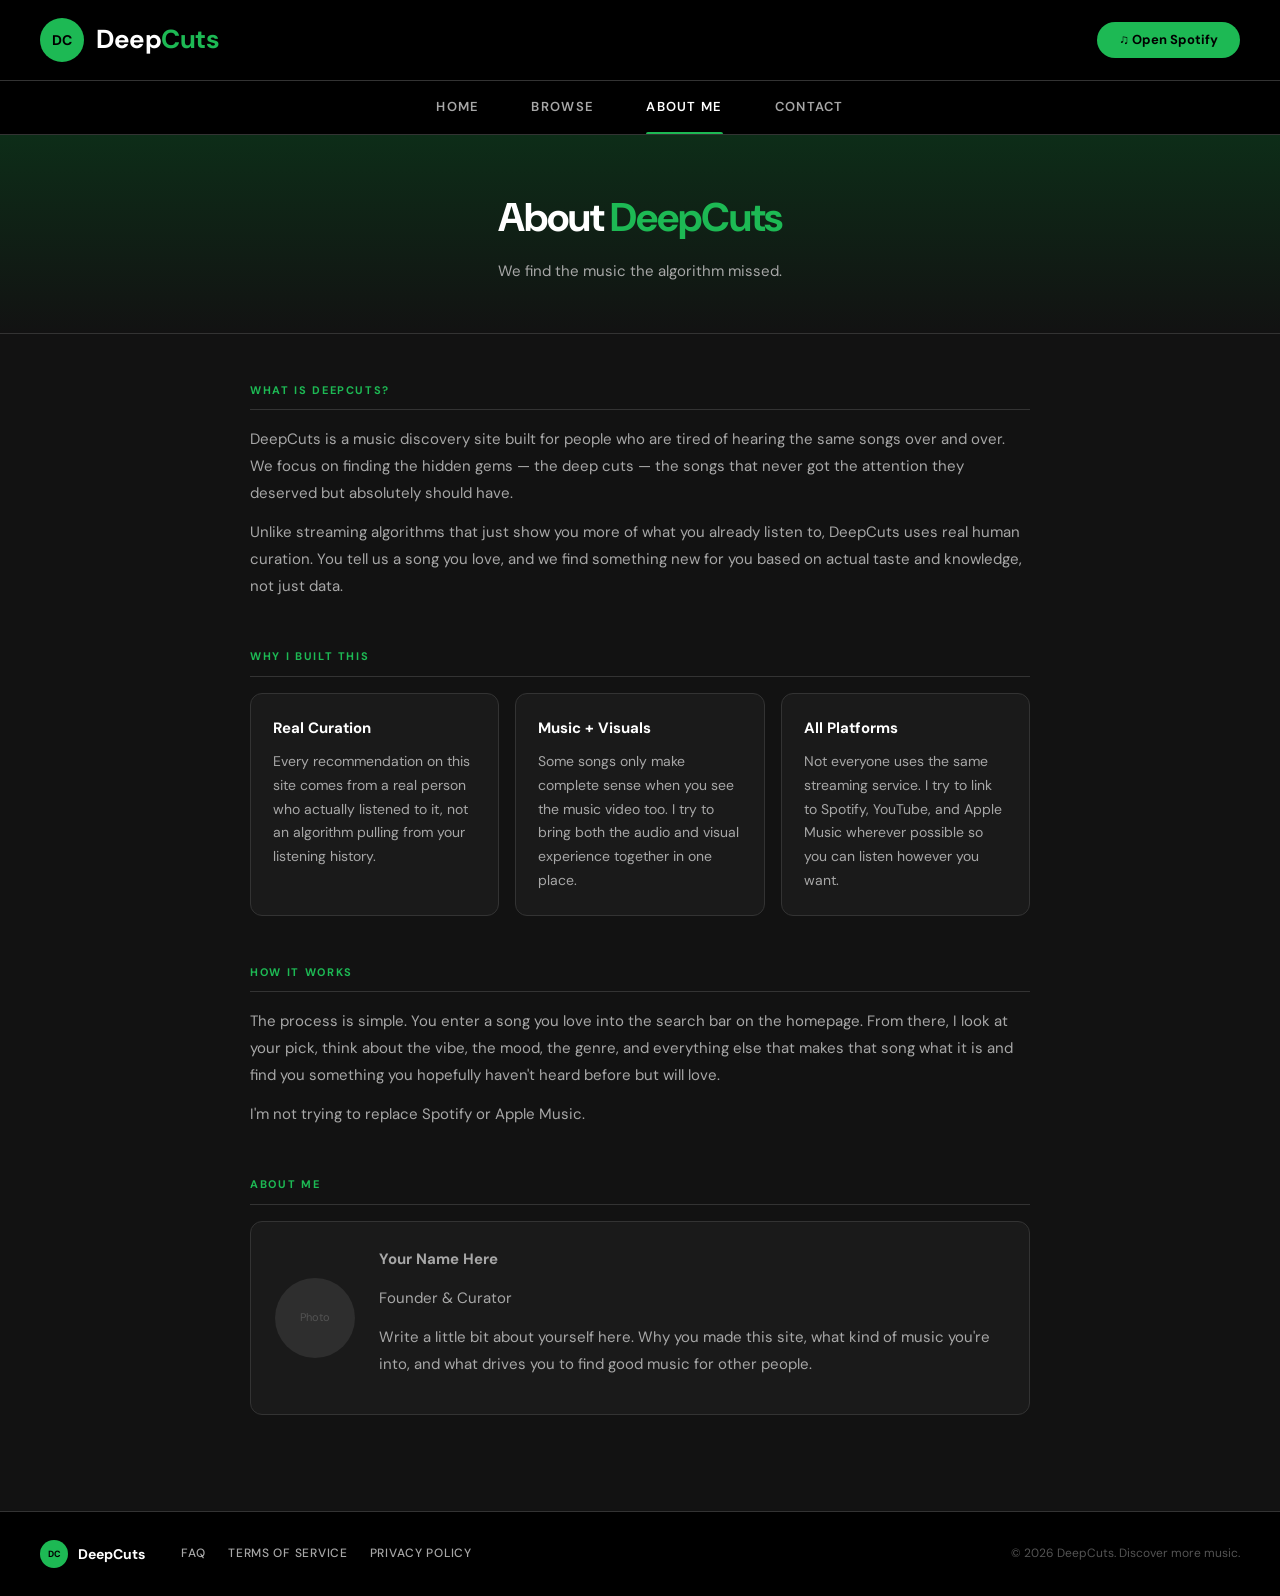
==== commit bf054e0d: "Fix HTML entity references and improve text clarity Updated headings to remove HTML entity reference" ====
--- a/about.html
+++ b/about.html
@@ -49,15 +49,15 @@
       <h2>Why I Built This</h2>
       <div class="about-cards">
         <div class="about-card">
-          <h3>&#9835; Real Curation</h3>
+          <h3> Real Curation</h3>
           <p>Every recommendation on this site comes from a real person who actually listened to it, not an algorithm pulling from your listening history.</p>
         </div>
         <div class="about-card">
-          <h3>&#127909; Music + Visuals</h3>
+          <h3> Music + Visuals</h3>
           <p>Some songs only make complete sense when you see the music video too. I try to bring both the audio and visual experience together in one place.</p>
         </div>
         <div class="about-card">
-          <h3>&#127925; All Platforms</h3>
+          <h3> All Platforms</h3>
           <p>Not everyone uses the same streaming service. I try to link to Spotify, YouTube, and Apple Music wherever possible so you can listen however you want.</p>
         </div>
       </div>
@@ -65,8 +65,8 @@
 
     <div class="about-section">
       <h2>How It Works</h2>
-      <p>The process is simple. You enter a song you love into the search bar on the homepage. From there, I look at your pick, think about the vibe, the mood, the genre, and everything else that makes that song what it is — and find you something you probably haven't heard before but will love.</p>
-      <p>I'm not trying to replace Spotify or Apple Music. I just want to be the place you come to when you feel like you've heard everything and need something fresh.</p>
+      <p>The process is simple. You enter a song you love into the search bar on the homepage. From there, I look at your pick, think about the vibe, the mood, the genre, and everything else that makes that song what it is and find you something you hopefully haven't heard before but will love.</p>
+      <p>I'm not trying to replace Spotify or Apple Music.</p>
     </div>
 
     <div class="about-section">
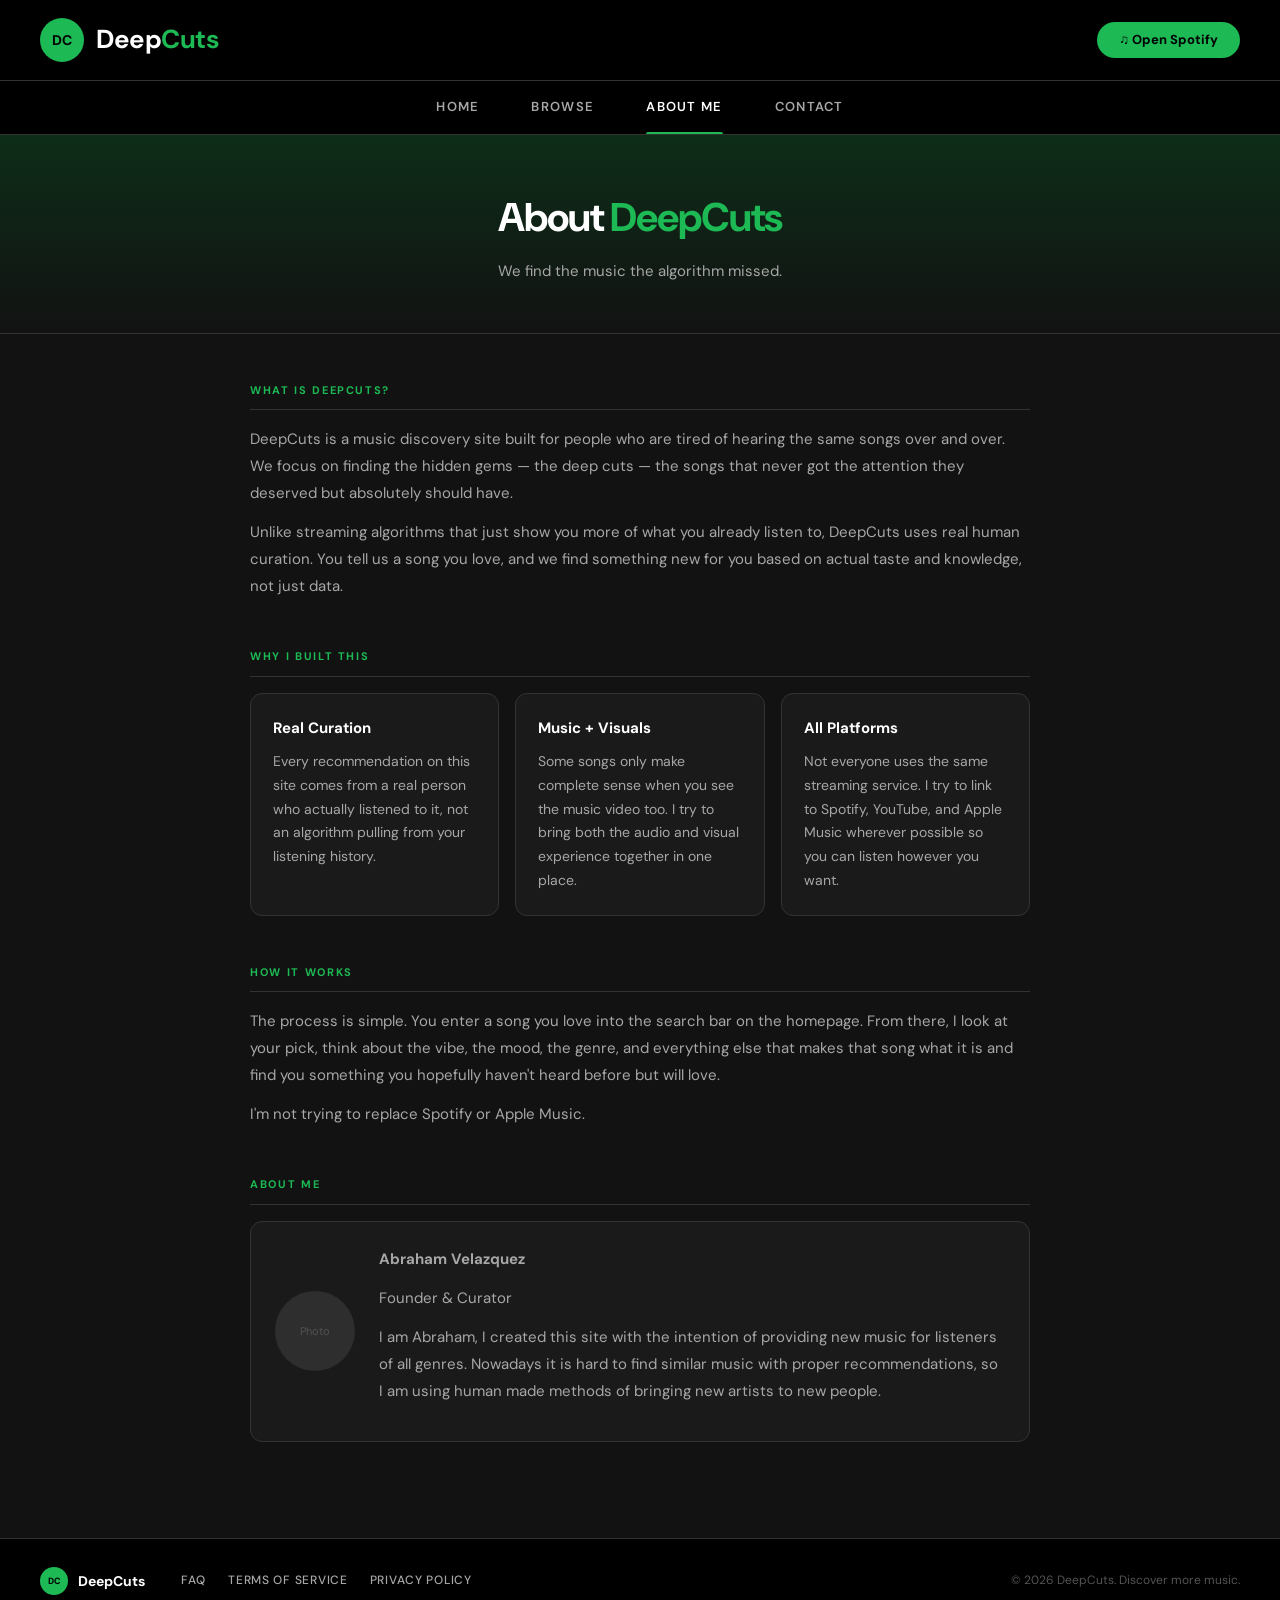
==== commit 7eced6cd: "Change team member name and update bio Updated the team member's name and bio." ====
--- a/about.html
+++ b/about.html
@@ -74,9 +74,9 @@
       <div class="team-card">
         <div class="team-avatar">Photo</div>
         <div>
-          <p class="team-name">Your Name Here</p>
+          <p class="team-name">Abraham Velazquez</p>
           <p class="team-role">Founder &amp; Curator</p>
-          <p class="team-bio">Write a little bit about yourself here. Why you made this site, what kind of music you're into, and what drives you to find good music for other people.</p>
+          <p class="team-bio">I am Abraham, I created this site with the intention of providing new music for listeners of all genres. Nowadays it is hard to find similar music with proper recommendations, so I am using human made methods of bringing new artists to new people.</p>
         </div>
       </div>
     </div>
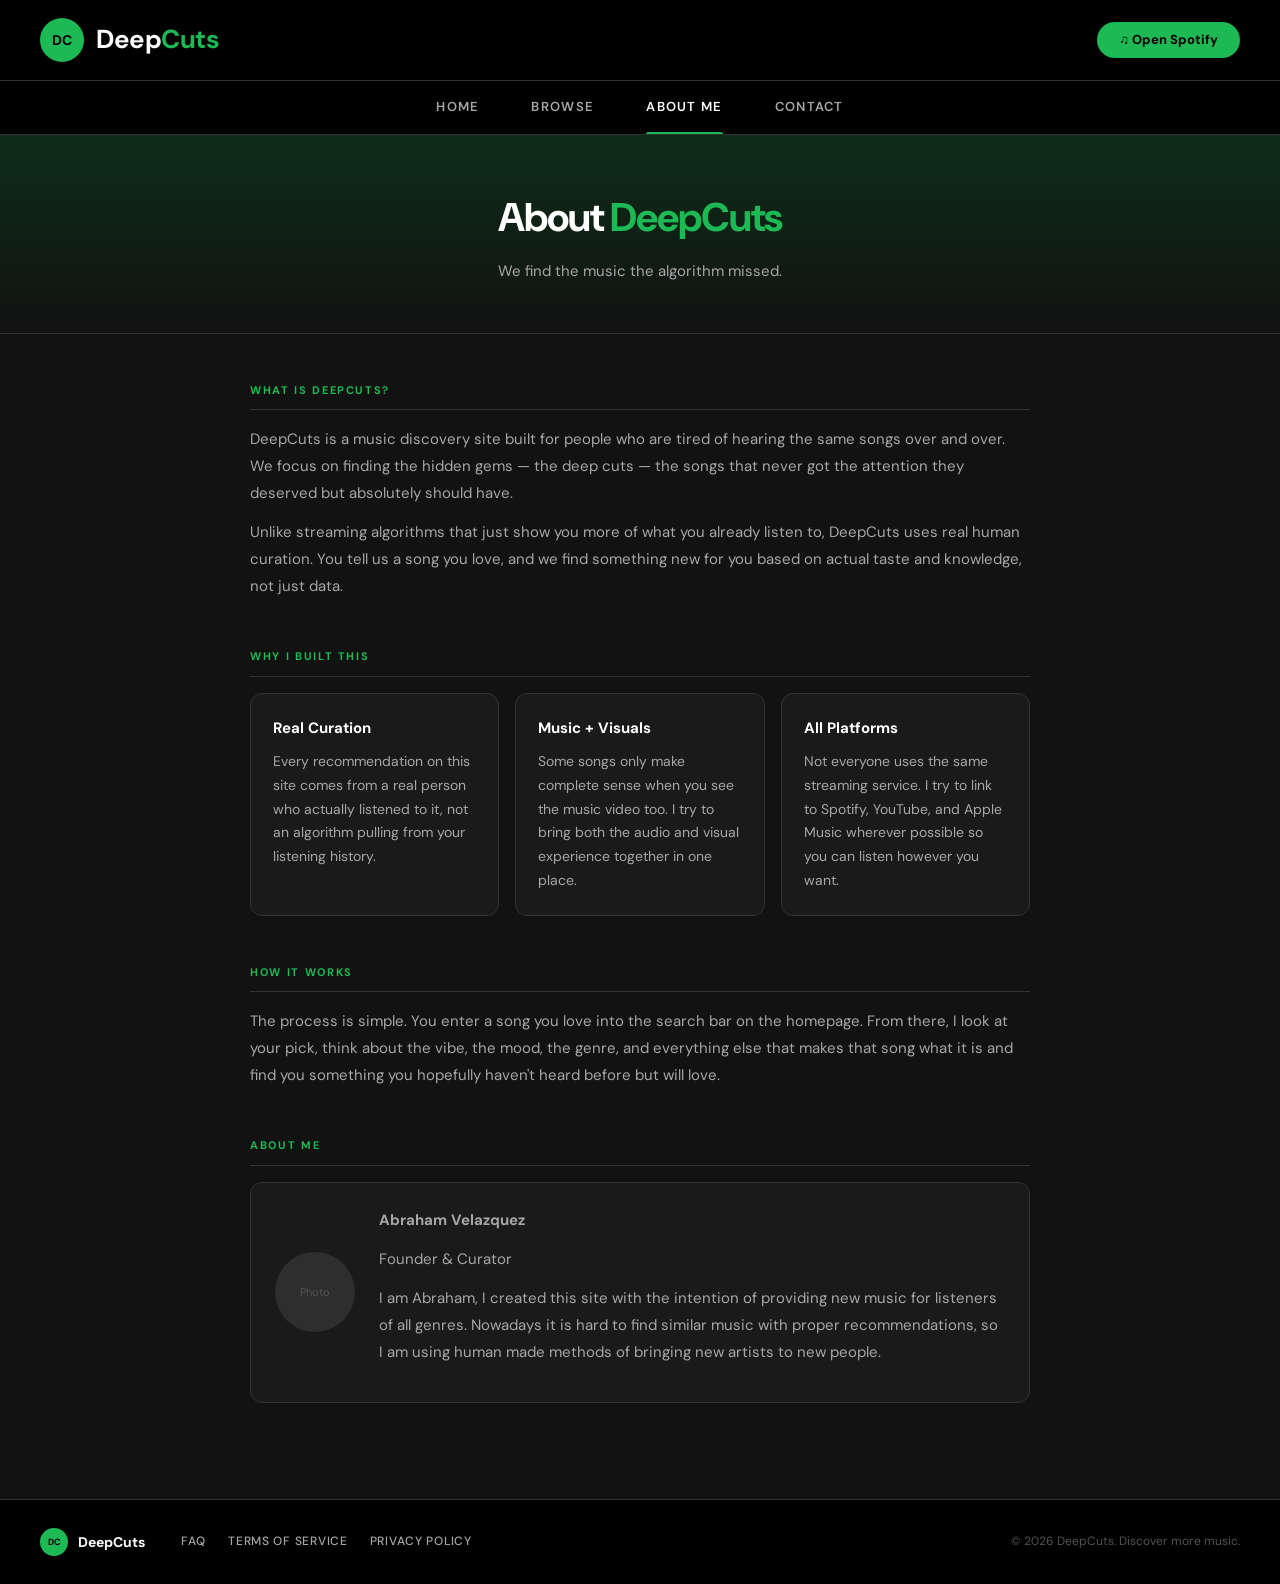
==== commit 39a82060: "Update about.html" ====
--- a/about.html
+++ b/about.html
@@ -66,7 +66,6 @@
     <div class="about-section">
       <h2>How It Works</h2>
       <p>The process is simple. You enter a song you love into the search bar on the homepage. From there, I look at your pick, think about the vibe, the mood, the genre, and everything else that makes that song what it is and find you something you hopefully haven't heard before but will love.</p>
-      <p>I'm not trying to replace Spotify or Apple Music.</p>
     </div>
 
     <div class="about-section">
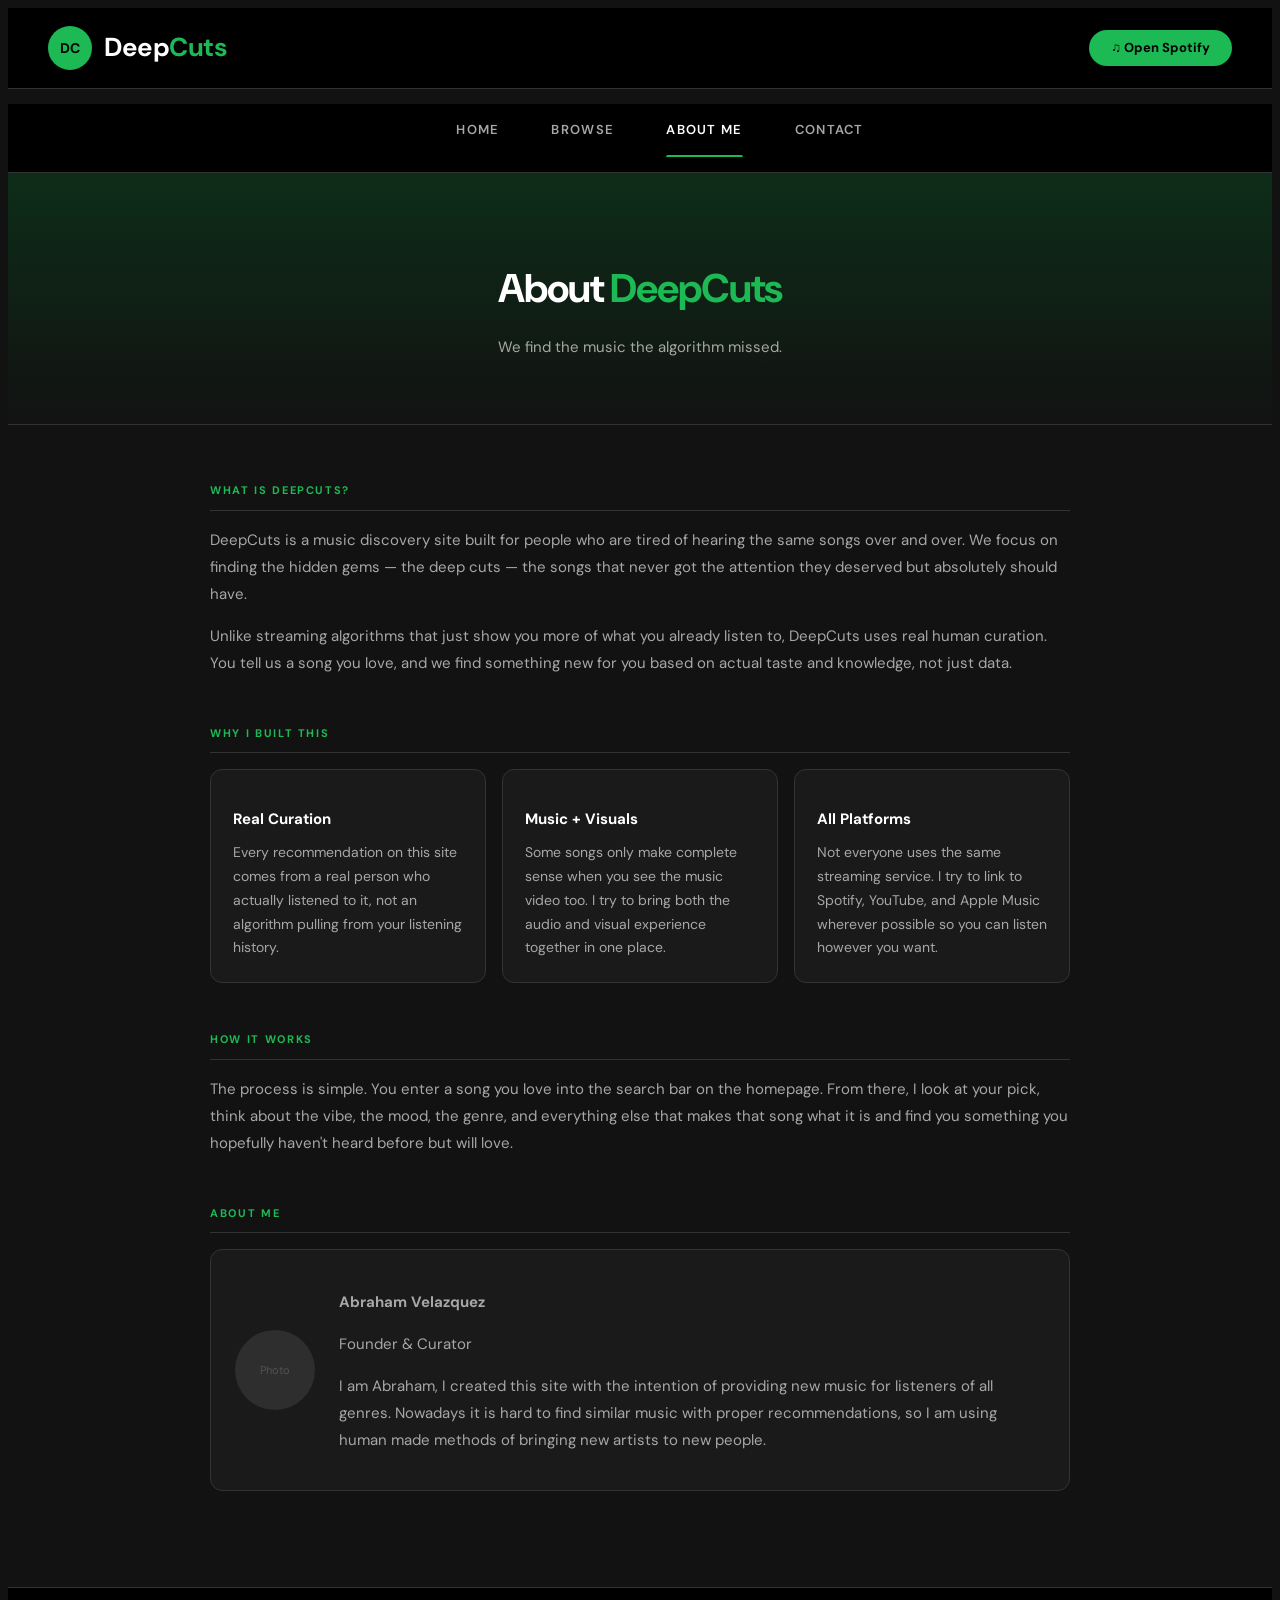
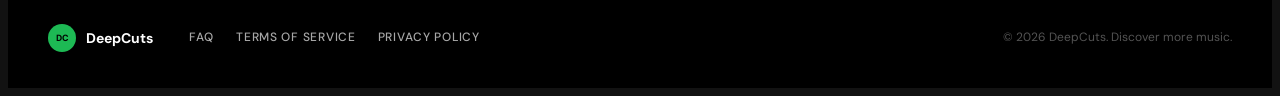
==== commit 585c6a92: "Update about.html" ====
--- a/about.html
+++ b/about.html
@@ -1,5 +1,14 @@
 <!DOCTYPE html>
 <html lang="en">
+  <!-- Google tag (gtag.js) -->
+<script async src="https://www.googletagmanager.com/gtag/js?id=G-NX3Z7WY6E9"></script>
+<script>
+  window.dataLayer = window.dataLayer || [];
+  function gtag(){dataLayer.push(arguments);}
+  gtag('js', new Date());
+
+  gtag('config', 'G-NX3Z7WY6E9');
+</script>
 <head>
   <meta charset="UTF-8">
   <meta name="viewport" content="width=device-width, initial-scale=1.0">
--- a/style.css
+++ b/style.css
@@ -1,4 +1,13 @@
 /* DeepCuts - Main Stylesheet */
+<!-- Google tag (gtag.js) -->
+<script async src="https://www.googletagmanager.com/gtag/js?id=G-NX3Z7WY6E9"></script>
+<script>
+  window.dataLayer = window.dataLayer || [];
+  function gtag(){dataLayer.push(arguments);}
+  gtag('js', new Date());
+
+  gtag('config', 'G-NX3Z7WY6E9');
+</script>
 
 *, *::before, *::after { box-sizing: border-box; margin: 0; padding: 0; }
 
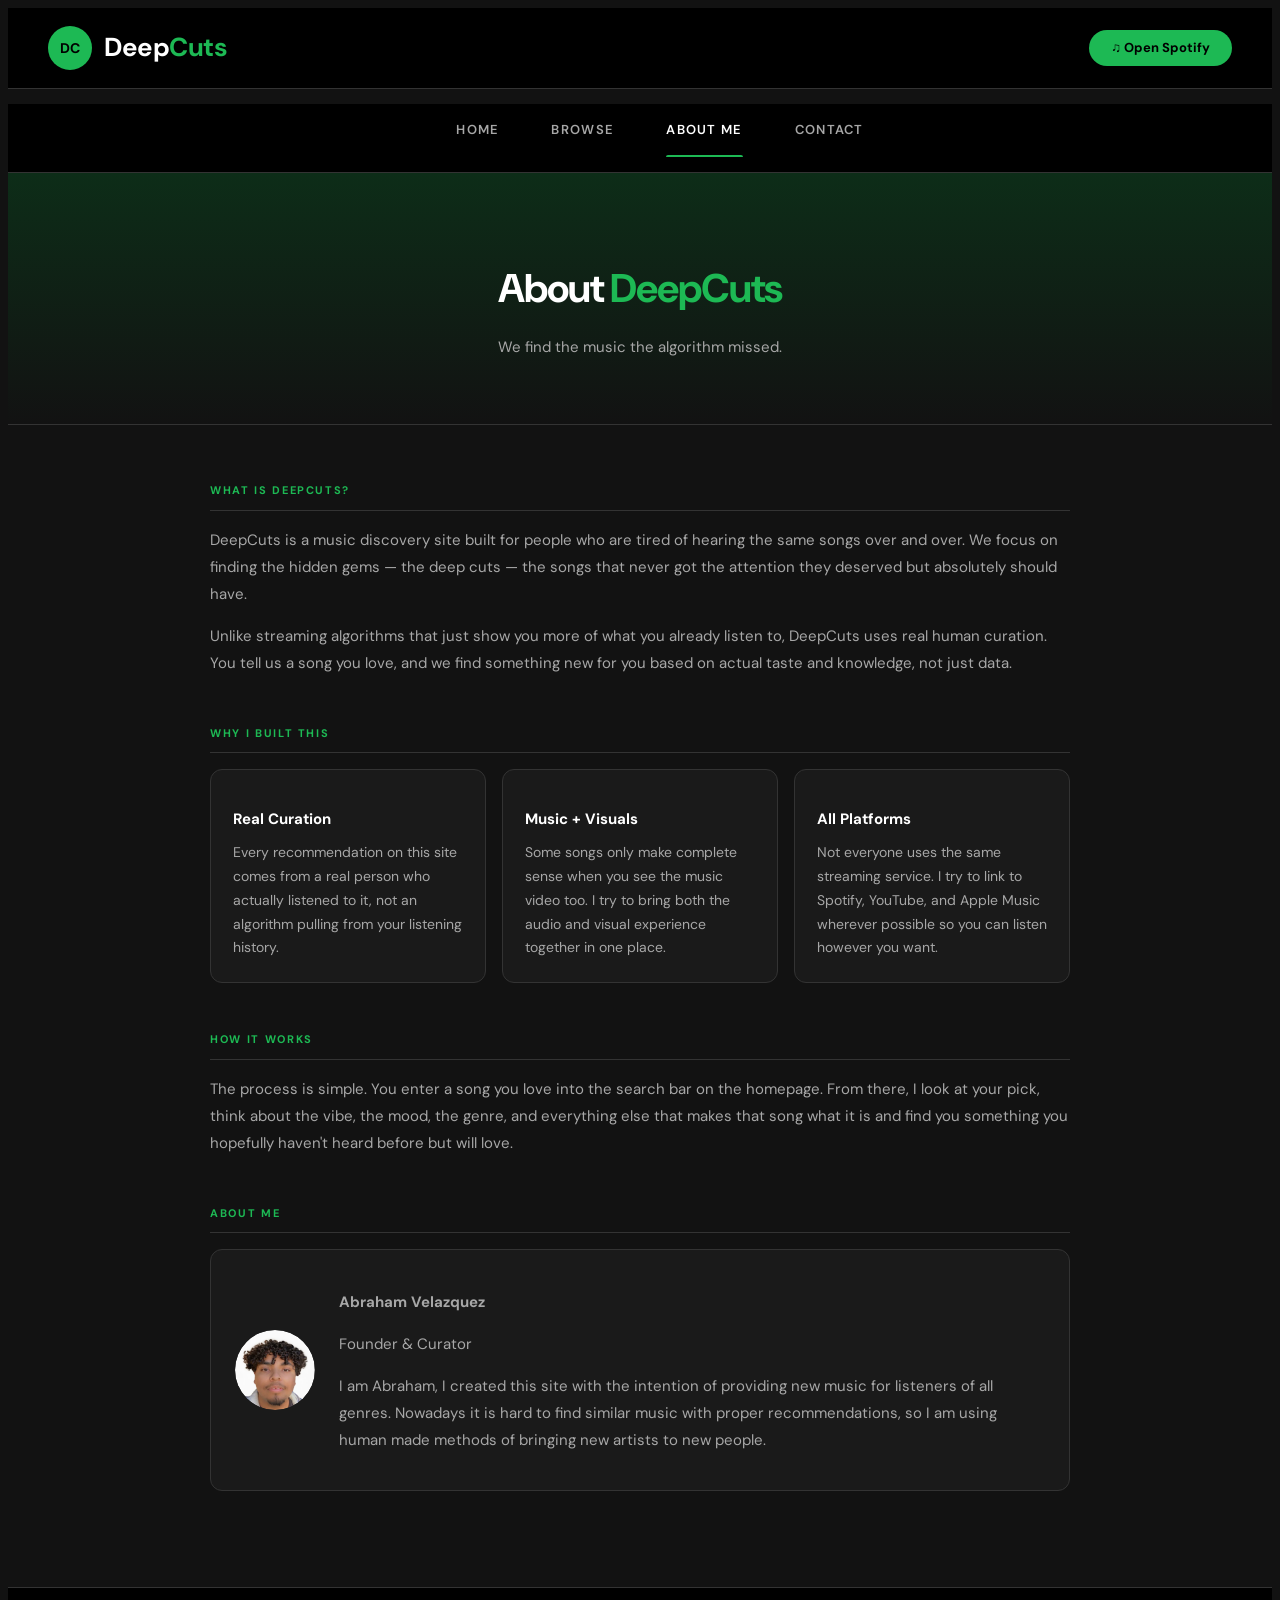
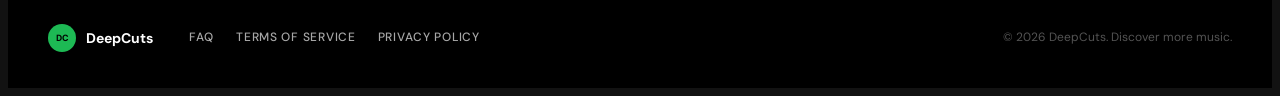
==== commit 63c3e215: "Add avatar image for Abraham in about section Added an image for Abraham's avatar in the about secti" ====
--- a/about.html
+++ b/about.html
@@ -80,7 +80,9 @@
     <div class="about-section">
       <h2>About Me</h2>
       <div class="team-card">
-        <div class="team-avatar">Photo</div>
+       <div class="team-avatar">
+  <img src="Abraham.png" alt="My Photo">
+</div>
         <div>
           <p class="team-name">Abraham Velazquez</p>
           <p class="team-role">Founder &amp; Curator</p>
